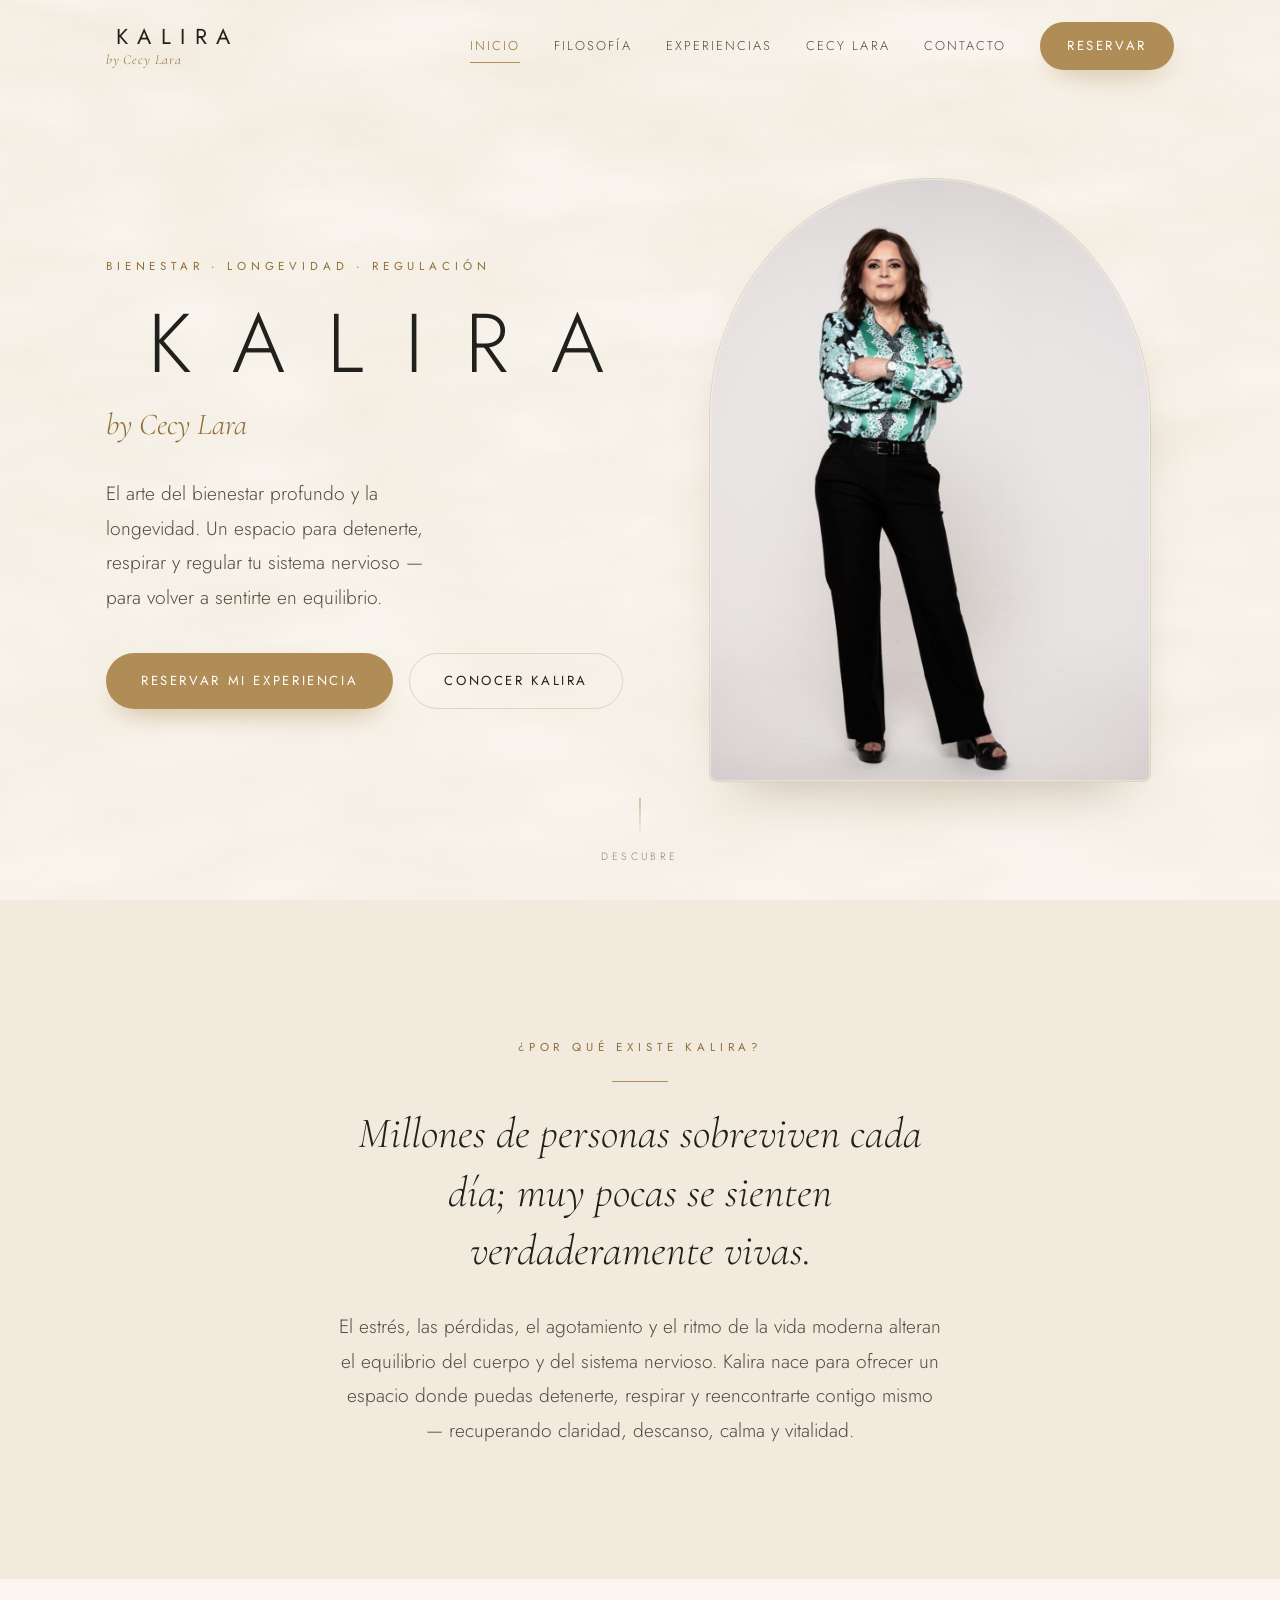
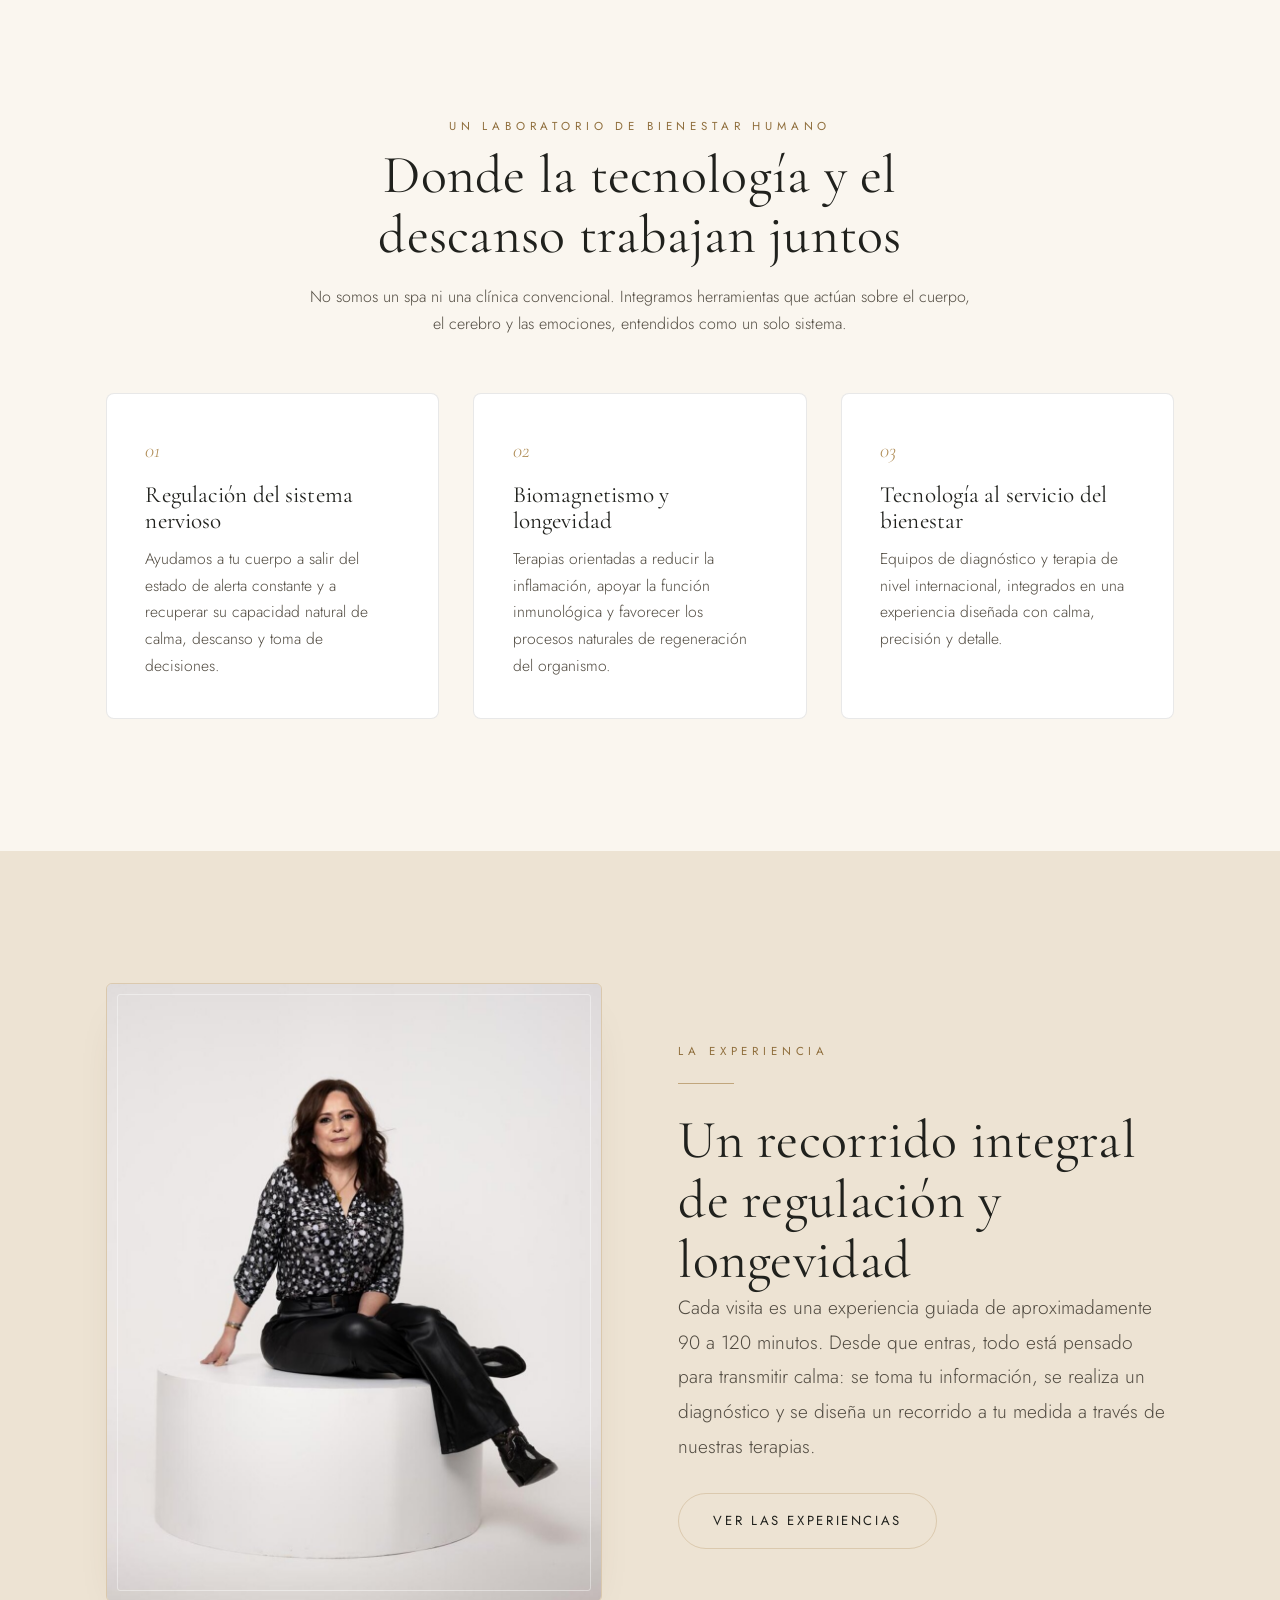
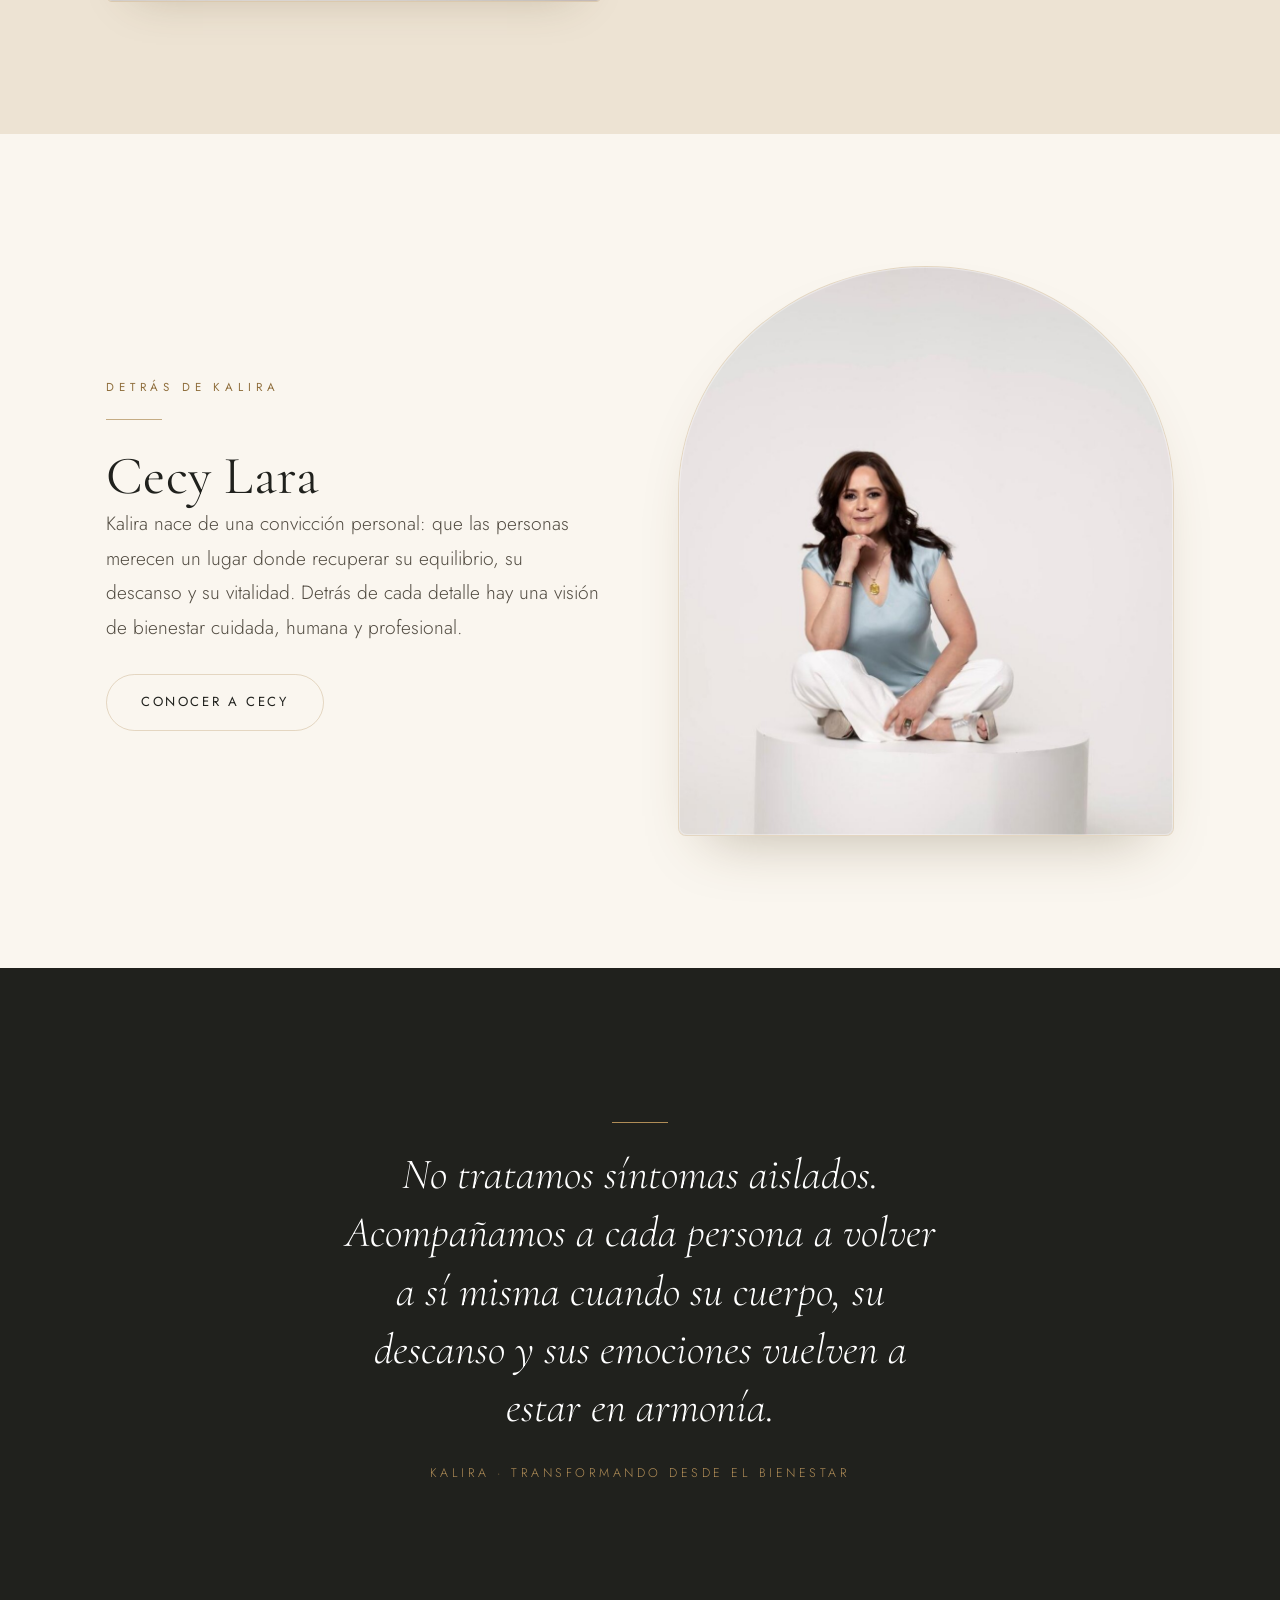
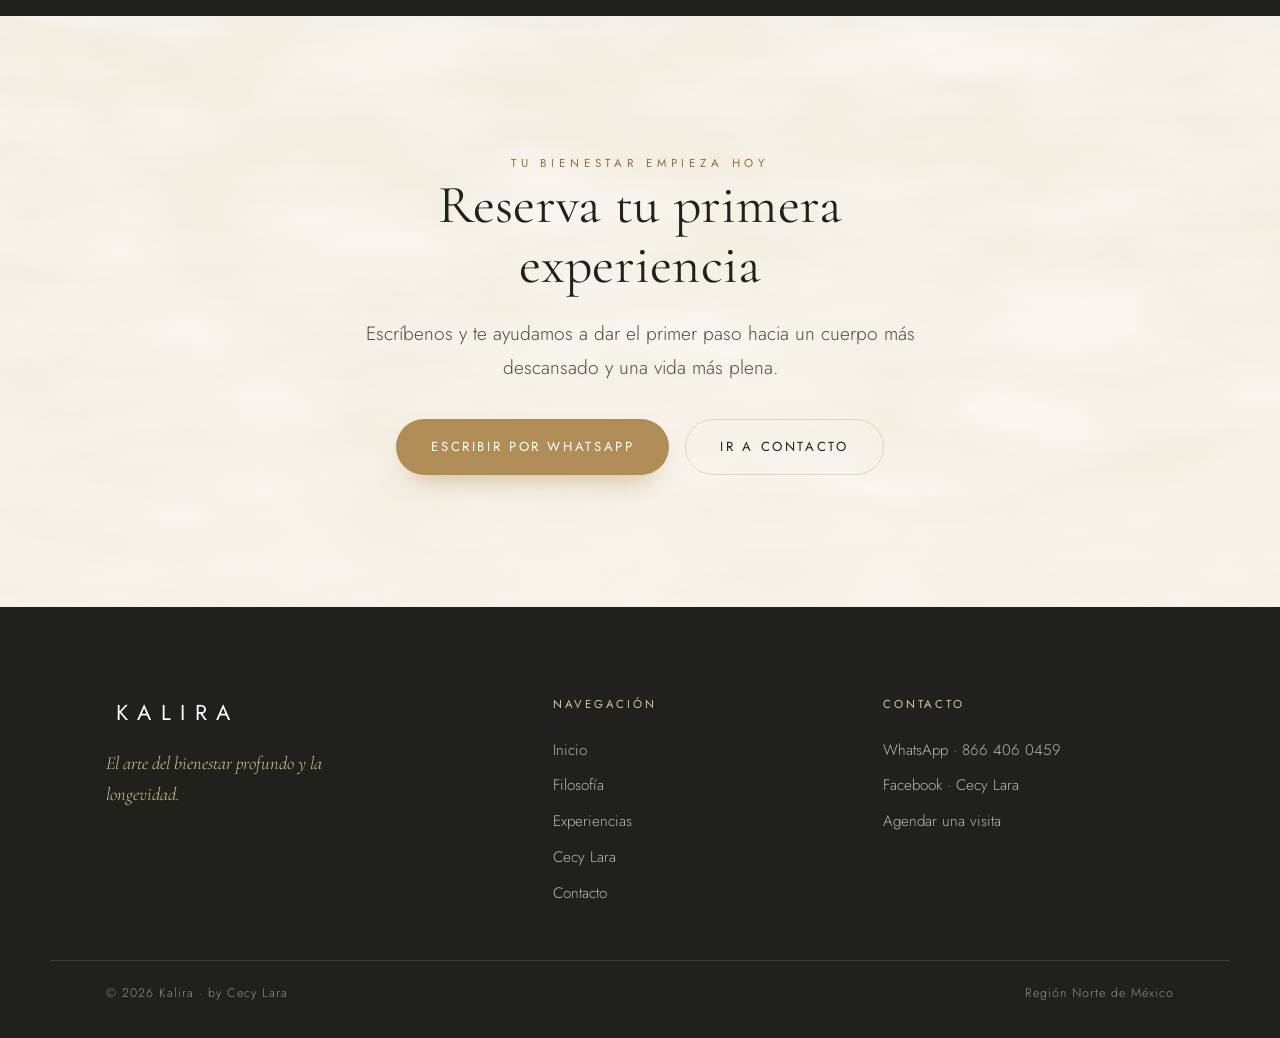
==== index.html @ d3d81a13 "Add files via upload" ====
<!DOCTYPE html>
<html lang="es">
<head>
<meta charset="UTF-8">
<meta name="viewport" content="width=device-width, initial-scale=1.0">
<title>KALIRA · by Cecy Lara — El arte del bienestar profundo y la longevidad</title>
<meta name="description" content="Kalira es un espacio de bienestar dedicado a la regulación del sistema nervioso, el biomagnetismo y la longevidad. Un lugar para detenerte, respirar y volver a tu equilibrio.">
<link rel="preconnect" href="https://fonts.googleapis.com">
<link rel="preconnect" href="https://fonts.gstatic.com" crossorigin>
<link rel="stylesheet" href="styles.css">
</head>
<body>

<!-- NAV -->
<header class="nav" id="nav">
  <div class="nav__inner">
    <a class="brand" href="index.html">
      <span class="brand__name">KALIRA</span>
      <span class="brand__sub">by Cecy Lara</span>
    </a>
    <nav class="nav__links" id="navLinks">
      <a href="index.html">Inicio</a>
      <a href="filosofia.html">Filosofía</a>
      <a href="experiencias.html">Experiencias</a>
      <a href="cecy.html">Cecy Lara</a>
      <a href="contacto.html">Contacto</a>
      <a class="btn btn--gold nav__cta" href="https://wa.me/528664060459" target="_blank" rel="noopener">Reservar</a>
    </nav>
    <button class="nav__toggle" id="navToggle" aria-label="Abrir menú"><span></span><span></span><span></span></button>
  </div>
</header>

<!-- HERO -->
<section class="hero hero--split marble">
  <div class="wrap">
    <div class="hero__grid">
      <div class="hero__copy">
        <span class="overline hero__eyebrow reveal">Bienestar · Longevidad · Regulación</span>
        <h1 class="reveal d1"><span class="hero__word">KALIRA</span></h1>
        <div class="hero__by reveal d1">by Cecy Lara</div>
        <p class="lead hero__tag reveal d2">El arte del bienestar profundo y la longevidad. Un espacio para detenerte, respirar y regular tu sistema nervioso — para volver a sentirte en equilibrio.</p>
        <div class="btn-row reveal d3">
          <a class="btn btn--gold" href="https://wa.me/528664060459" target="_blank" rel="noopener">Reservar mi experiencia</a>
          <a class="btn btn--ghost" href="filosofia.html">Conocer Kalira</a>
        </div>
      </div>
      <div class="hero__media reveal d2">
        <div class="arch arch--tall">
          <img src="green-standing.jpg" alt="Cecy Lara, fundadora de Kalira" loading="eager">
        </div>
      </div>
    </div>
  </div>
  <div class="scroll-cue"><span></span>Descubre</div>
</section>

<!-- MANIFIESTO -->
<section class="section section--cream">
  <div class="wrap narrow center quote-band">
    <span class="overline reveal">¿Por qué existe Kalira?</span>
    <hr class="rule rule--center reveal">
    <q class="reveal d1">Millones de personas sobreviven cada día; muy pocas se sienten verdaderamente vivas.</q>
    <p class="lead reveal d2" style="margin-top:30px">El estrés, las pérdidas, el agotamiento y el ritmo de la vida moderna alteran el equilibrio del cuerpo y del sistema nervioso. Kalira nace para ofrecer un espacio donde puedas detenerte, respirar y reencontrarte contigo mismo — recuperando claridad, descanso, calma y vitalidad.</p>
  </div>
</section>

<!-- PILARES -->
<section class="section">
  <div class="wrap">
    <div class="head head--center reveal">
      <span class="overline">Un laboratorio de bienestar humano</span>
      <h2>Donde la tecnología y el descanso trabajan juntos</h2>
      <p>No somos un spa ni una clínica convencional. Integramos herramientas que actúan sobre el cuerpo, el cerebro y las emociones, entendidos como un solo sistema.</p>
    </div>
    <div class="grid grid-3" style="margin-top:56px">
      <article class="card reveal">
        <span class="card__num">01</span>
        <h3>Regulación del sistema nervioso</h3>
        <p>Ayudamos a tu cuerpo a salir del estado de alerta constante y a recuperar su capacidad natural de calma, descanso y toma de decisiones.</p>
      </article>
      <article class="card reveal d1">
        <span class="card__num">02</span>
        <h3>Biomagnetismo y longevidad</h3>
        <p>Terapias orientadas a reducir la inflamación, apoyar la función inmunológica y favorecer los procesos naturales de regeneración del organismo.</p>
      </article>
      <article class="card reveal d2">
        <span class="card__num">03</span>
        <h3>Tecnología al servicio del bienestar</h3>
        <p>Equipos de diagnóstico y terapia de nivel internacional, integrados en una experiencia diseñada con calma, precisión y detalle.</p>
      </article>
    </div>
  </div>
</section>

<!-- EXPERIENCIA TEASER -->
<section class="section section--sand">
  <div class="wrap">
    <div class="split">
      <div class="split__media reveal">
        <div class="frame frame--gold" style="aspect-ratio:4/5">
          <img src="editorial-1.jpg" alt="Experiencia Kalira">
        </div>
      </div>
      <div class="split__body reveal d1">
        <span class="overline">La experiencia</span>
        <hr class="rule">
        <h2>Un recorrido integral de regulación y longevidad</h2>
        <p class="lead">Cada visita es una experiencia guiada de aproximadamente 90 a 120 minutos. Desde que entras, todo está pensado para transmitir calma: se toma tu información, se realiza un diagnóstico y se diseña un recorrido a tu medida a través de nuestras terapias.</p>
        <div class="btn-row" style="margin-top:30px">
          <a class="btn btn--ghost" href="experiencias.html">Ver las experiencias</a>
        </div>
      </div>
    </div>
  </div>
</section>

<!-- FUNDADORA TEASER -->
<section class="section">
  <div class="wrap">
    <div class="split split--reverse">
      <div class="split__media reveal">
        <div class="arch" style="aspect-ratio:4/4.6">
          <img src="seated-smile.jpg" alt="Cecy Lara">
        </div>
      </div>
      <div class="split__body reveal d1">
        <span class="overline">Detrás de Kalira</span>
        <hr class="rule">
        <h2>Cecy Lara</h2>
        <p class="lead">Kalira nace de una convicción personal: que las personas merecen un lugar donde recuperar su equilibrio, su descanso y su vitalidad. Detrás de cada detalle hay una visión de bienestar cuidada, humana y profesional.</p>
        <div class="btn-row" style="margin-top:30px">
          <a class="btn btn--ghost" href="cecy.html">Conocer a Cecy</a>
        </div>
      </div>
    </div>
  </div>
</section>

<!-- QUOTE BAND -->
<section class="section section--ink">
  <div class="wrap narrow center quote-band">
    <hr class="rule rule--center reveal">
    <q class="reveal d1">No tratamos síntomas aislados. Acompañamos a cada persona a volver a sí misma cuando su cuerpo, su descanso y sus emociones vuelven a estar en armonía.</q>
    <cite class="reveal d2">Kalira · Transformando desde el bienestar</cite>
  </div>
</section>

<!-- CTA -->
<section class="section marble cta-band">
  <div class="wrap narrow reveal">
    <span class="overline">Tu bienestar empieza hoy</span>
    <h2>Reserva tu primera experiencia</h2>
    <p class="lead">Escríbenos y te ayudamos a dar el primer paso hacia un cuerpo más descansado y una vida más plena.</p>
    <div class="btn-row btn-row--center">
      <a class="btn btn--gold" href="https://wa.me/528664060459" target="_blank" rel="noopener">Escribir por WhatsApp</a>
      <a class="btn btn--ghost" href="contacto.html">Ir a contacto</a>
    </div>
  </div>
</section>

<!-- FOOTER -->
<footer class="footer">
  <div class="footer__inner">
    <div class="footer__brand">
      <span class="brand__name">KALIRA</span>
      <p class="footer__tag">El arte del bienestar profundo y la longevidad.</p>
    </div>
    <div class="footer__col">
      <h5>Navegación</h5>
      <a href="index.html">Inicio</a>
      <a href="filosofia.html">Filosofía</a>
      <a href="experiencias.html">Experiencias</a>
      <a href="cecy.html">Cecy Lara</a>
      <a href="contacto.html">Contacto</a>
    </div>
    <div class="footer__col">
      <h5>Contacto</h5>
      <a href="https://wa.me/528664060459" target="_blank" rel="noopener">WhatsApp · 866 406 0459</a>
      <a href="https://www.facebook.com/cecilia.lara.338" target="_blank" rel="noopener">Facebook · Cecy Lara</a>
      <a href="contacto.html">Agendar una visita</a>
    </div>
  </div>
  <div class="footer__base">
    <span>© 2026 Kalira · by Cecy Lara</span>
    <span>Región Norte de México</span>
  </div>
</footer>

<script src="main.js"></script>
</body>
</html>
---- styles.css ----
/* =========================================================
   KALIRA · by Cecy Lara
   Sistema de diseño — Mármol & Dorado
   ========================================================= */

@import url('https://fonts.googleapis.com/css2?family=Cormorant+Garamond:ital,wght@0,300;0,400;0,500;0,600;1,400;1,500&family=Jost:wght@300;400;500&display=swap');

:root{
  --ivory:#FAF6EF;
  --cream:#F2EADD;
  --sand:#EDE3D3;
  --porcelain:#FFFFFF;
  --ink:#20211D;
  --ink-soft:#514B41;
  --ink-mute:#8B8375;
  --gold:#B08D57;
  --gold-deep:#8F6E3C;
  --gold-soft:#D9C39A;
  --sage:#7C8A72;
  --line:rgba(176,141,87,.30);
  --line-soft:rgba(32,33,29,.10);
  --shadow:0 30px 60px -30px rgba(83,63,30,.35);
  --shadow-soft:0 20px 45px -28px rgba(83,63,30,.28);
  --serif:'Cormorant Garamond',Georgia,serif;
  --sans:'Jost',-apple-system,BlinkMacSystemFont,sans-serif;
  --ease:cubic-bezier(.22,.61,.36,1);
  --wrap:1180px;
}

*,*::before,*::after{box-sizing:border-box;margin:0;padding:0}
html{scroll-behavior:smooth}
body{
  font-family:var(--sans);
  color:var(--ink);
  background:var(--ivory);
  line-height:1.7;
  font-weight:300;
  -webkit-font-smoothing:antialiased;
  overflow-x:hidden;
}
img{max-width:100%;display:block}
a{color:inherit;text-decoration:none}

/* ---------- Typographic helpers ---------- */
.serif{font-family:var(--serif)}
h1,h2,h3,h4{font-family:var(--serif);font-weight:400;line-height:1.12;letter-spacing:.005em;color:var(--ink)}
h1{font-size:clamp(2.7rem,6vw,4.9rem)}
h2{font-size:clamp(2.1rem,4.2vw,3.4rem)}
h3{font-size:clamp(1.5rem,2.6vw,2rem)}
p{font-weight:300;color:var(--ink-soft)}
.lead{font-size:clamp(1.05rem,1.5vw,1.28rem);color:var(--ink-soft);line-height:1.8}

.overline{
  font-family:var(--sans);
  font-size:.72rem;
  font-weight:400;
  letter-spacing:.42em;
  text-transform:uppercase;
  color:var(--gold-deep);
  display:inline-block;
}
.overline--center{display:block;text-align:center}
.rule{width:56px;height:1px;background:var(--gold);opacity:.7;border:0;margin:22px 0}
.rule--center{margin:22px auto}
.index-num{
  font-family:var(--serif);
  font-style:italic;
  font-size:1.15rem;
  color:var(--gold);
}
.gold-text{color:var(--gold-deep)}
.muted{color:var(--ink-mute)}

/* ---------- Layout ---------- */
.wrap{width:100%;max-width:var(--wrap);margin:0 auto;padding:0 clamp(22px,5vw,56px)}
.narrow{max-width:720px}
.section{padding:clamp(72px,11vw,132px) 0;position:relative}
.section--cream{background:var(--cream)}
.section--sand{background:var(--sand)}
.section--ink{background:var(--ink);color:var(--cream)}
.section--ink h2,.section--ink h3{color:#fff}
.section--ink p{color:rgba(255,255,255,.72)}
.section--ink .overline{color:var(--gold-soft)}
.center{text-align:center}

.marble{
  background:linear-gradient(rgba(250,246,239,.55),rgba(250,246,239,.72)),url('marble.svg');
  background-size:cover;
}

/* ---------- Buttons ---------- */
.btn{
  display:inline-flex;align-items:center;gap:.6em;
  font-family:var(--sans);font-weight:400;font-size:.82rem;
  letter-spacing:.2em;text-transform:uppercase;
  padding:16px 34px;border-radius:40px;cursor:pointer;border:1px solid transparent;
  transition:all .45s var(--ease);white-space:nowrap;
}
.btn--gold{background:var(--gold);color:#fff;box-shadow:0 14px 30px -14px rgba(176,141,87,.7)}
.btn--gold:hover{background:var(--gold-deep);transform:translateY(-2px);box-shadow:0 20px 34px -14px rgba(143,110,60,.75)}
.btn--ghost{background:transparent;color:var(--ink);border-color:var(--line)}
.btn--ghost:hover{border-color:var(--gold);color:var(--gold-deep);transform:translateY(-2px)}
.btn--light{background:transparent;color:#fff;border-color:rgba(255,255,255,.4)}
.btn--light:hover{background:#fff;color:var(--ink)}
.btn-row{display:flex;gap:16px;flex-wrap:wrap}
.btn-row--center{justify-content:center}

/* ---------- Navigation ---------- */
.nav{
  position:fixed;top:0;left:0;width:100%;z-index:100;
  transition:all .5s var(--ease);
  padding:22px 0;
}
.nav__inner{
  max-width:var(--wrap);margin:0 auto;padding:0 clamp(22px,5vw,56px);
  display:flex;align-items:center;justify-content:space-between;gap:24px;
}
.brand{display:flex;flex-direction:column;line-height:1}
.brand__name{
  font-family:var(--sans);font-weight:400;font-size:1.35rem;
  letter-spacing:.44em;color:var(--ink);transition:color .4s var(--ease);
  padding-left:.44em;
}
.brand__sub{
  font-family:var(--serif);font-style:italic;font-size:.85rem;
  color:var(--gold-deep);letter-spacing:.06em;margin-top:5px;
}
.nav__links{display:flex;align-items:center;gap:34px}
.nav__links a:not(.btn){
  font-size:.8rem;letter-spacing:.16em;text-transform:uppercase;
  color:var(--ink-soft);position:relative;padding:4px 0;transition:color .35s var(--ease);
}
.nav__links a:not(.btn)::after{
  content:'';position:absolute;left:0;bottom:-2px;width:0;height:1px;
  background:var(--gold);transition:width .4s var(--ease);
}
.nav__links a:not(.btn):hover{color:var(--gold-deep)}
.nav__links a:not(.btn):hover::after,.nav__links a.is-active::after{width:100%}
.nav__links a.is-active{color:var(--gold-deep)}
.nav__cta{padding:12px 26px}

/* scrolled state */
.nav.is-scrolled{
  background:rgba(250,246,239,.92);
  backdrop-filter:blur(14px);
  padding:12px 0;
  box-shadow:0 1px 0 var(--line-soft);
}

/* on dark hero: light nav text before scroll */
.nav--overlight .brand__name{color:var(--ink)}

.nav__toggle{display:none;flex-direction:column;gap:5px;background:none;border:0;cursor:pointer;padding:6px}
.nav__toggle span{width:26px;height:1.5px;background:var(--ink);transition:all .4s var(--ease)}

/* ---------- Hero ---------- */
.hero{
  min-height:100vh;display:flex;align-items:center;position:relative;
  padding:140px 0 80px;overflow:hidden;
}
.hero--split .hero__grid{
  display:grid;grid-template-columns:1.05fr .95fr;gap:clamp(30px,5vw,70px);align-items:center;
}
.hero__eyebrow{margin-bottom:20px}
.hero h1{margin-bottom:8px}
.hero__word{
  font-family:var(--sans);font-weight:300;
  letter-spacing:.5em;font-size:clamp(2.6rem,7vw,5.2rem);
  padding-left:.5em;color:var(--ink);
}
.hero__by{font-family:var(--serif);font-style:italic;font-size:clamp(1.3rem,2.4vw,1.9rem);color:var(--gold-deep);margin-bottom:26px}
.hero__tag{max-width:30ch}
.hero .btn-row{margin-top:38px}

/* arched portrait frame */
.arch{
  position:relative;border-radius:50% 50% 8px 8px/ 40% 40% 8px 8px;
  overflow:hidden;box-shadow:var(--shadow);
  border:1px solid var(--line);
}
.arch::after{content:'';position:absolute;inset:0;border-radius:inherit;box-shadow:inset 0 0 0 1px rgba(255,255,255,.35)}
.arch img{width:100%;height:100%;object-fit:cover;object-position:top center}
.arch--tall{aspect-ratio:3/4.1}

.frame{
  position:relative;overflow:hidden;border-radius:6px;box-shadow:var(--shadow-soft);
}
.frame img{width:100%;height:100%;object-fit:cover}
.frame--gold{border:1px solid var(--line)}
.frame--gold::after{content:'';position:absolute;inset:10px;border:1px solid rgba(255,255,255,.4);border-radius:3px;pointer-events:none}

.scroll-cue{
  position:absolute;bottom:34px;left:50%;transform:translateX(-50%);
  font-size:.66rem;letter-spacing:.32em;text-transform:uppercase;color:var(--ink-mute);
  display:flex;flex-direction:column;align-items:center;gap:10px;
}
.scroll-cue span{width:1px;height:40px;background:linear-gradient(var(--gold),transparent);animation:cue 2.4s var(--ease) infinite}
@keyframes cue{0%{transform:scaleY(.2);transform-origin:top}50%{transform:scaleY(1);transform-origin:top}50.1%{transform-origin:bottom}100%{transform:scaleY(.2);transform-origin:bottom}}

/* page hero (interior) */
.phero{padding:190px 0 clamp(60px,9vw,110px);position:relative;text-align:center}
.phero h1{margin-top:6px}
.phero .lead{margin:20px auto 0;max-width:640px}

/* ---------- Generic section head ---------- */
.head{max-width:660px}
.head--center{margin:0 auto;text-align:center}
.head h2{margin-top:6px}
.head p{margin-top:18px}

/* ---------- Two-column feature ---------- */
.split{display:grid;grid-template-columns:1fr 1fr;gap:clamp(34px,6vw,84px);align-items:center}
.split--reverse .split__media{order:2}
.split__body .rule{margin-top:20px;margin-bottom:26px}

/* ---------- Value / pillar cards ---------- */
.grid{display:grid;gap:clamp(20px,3vw,34px)}
.grid-2{grid-template-columns:repeat(2,1fr)}
.grid-3{grid-template-columns:repeat(3,1fr)}
.grid-4{grid-template-columns:repeat(4,1fr)}

.card{
  background:var(--porcelain);border:1px solid var(--line-soft);
  border-radius:8px;padding:clamp(28px,3vw,40px);
  transition:transform .5s var(--ease),box-shadow .5s var(--ease),border-color .5s var(--ease);
  position:relative;height:100%;
}
.card:hover{transform:translateY(-6px);box-shadow:var(--shadow-soft);border-color:var(--line)}
.card__num{font-family:var(--serif);font-style:italic;color:var(--gold);font-size:1.3rem;margin-bottom:14px;display:block}
.card h3{font-size:1.45rem;margin-bottom:12px}
.card p{font-size:.98rem}
.card--plain{background:transparent;border:0}
.card--plain:hover{transform:none;box-shadow:none}
.card--bordered{background:transparent;border:1px solid var(--line)}

/* pillar list (philosophy) */
.pillars{display:grid;grid-template-columns:repeat(5,1fr);gap:18px;margin-top:10px}
.pillar{
  text-align:center;padding:26px 12px;border:1px solid var(--line);border-radius:8px;
  background:rgba(255,255,255,.5);transition:all .5s var(--ease);
}
.pillar:hover{background:#fff;transform:translateY(-4px)}
.pillar__k{font-family:var(--serif);font-style:italic;color:var(--gold);font-size:1.1rem;display:block;margin-bottom:8px}
.pillar__t{font-size:.82rem;letter-spacing:.14em;text-transform:uppercase;color:var(--ink-soft)}

/* are/aren't lists */
.dual{display:grid;grid-template-columns:1fr 1fr;gap:clamp(28px,4vw,60px)}
.stmt-list{list-style:none;display:flex;flex-direction:column;gap:14px}
.stmt-list li{display:flex;gap:14px;align-items:baseline;font-size:1.06rem;color:var(--ink-soft)}
.stmt-list li::before{content:'';width:6px;height:6px;flex:0 0 6px;border-radius:50%;background:var(--gold);margin-top:.55em}
.stmt-list--muted li{color:var(--ink-mute)}
.stmt-list--muted li::before{background:var(--ink-mute);opacity:.5}
.stmt-list--light li{color:rgba(255,255,255,.82)}

/* ---------- Therapy list ---------- */
.therapy{
  display:grid;grid-template-columns:88px 1fr;gap:clamp(20px,3vw,40px);
  padding:clamp(30px,4vw,46px) 0;border-top:1px solid var(--line);align-items:start;
}
.therapy:last-child{border-bottom:1px solid var(--line)}
.therapy__k{font-family:var(--serif);font-style:italic;font-size:2rem;color:var(--gold)}
.therapy__body h3{margin-bottom:12px}
.therapy__tags{display:flex;flex-wrap:wrap;gap:8px;margin-top:18px}
.tag{
  font-size:.7rem;letter-spacing:.12em;text-transform:uppercase;color:var(--gold-deep);
  border:1px solid var(--line);border-radius:40px;padding:6px 14px;background:rgba(255,255,255,.5);
}

/* journey steps */
.journey{display:grid;grid-template-columns:repeat(2,1fr);gap:2px;background:var(--line);border:1px solid var(--line);border-radius:8px;overflow:hidden}
.step{background:var(--ivory);padding:clamp(24px,3vw,34px);display:flex;gap:18px;align-items:flex-start}
.step__n{font-family:var(--serif);font-style:italic;color:var(--gold);font-size:1.4rem;flex:0 0 auto}
.step h4{font-family:var(--serif);font-size:1.25rem;margin-bottom:6px}
.step p{font-size:.92rem}

/* ---------- Quote band ---------- */
.quote-band{text-align:center}
.quote-band q{font-family:var(--serif);font-style:italic;font-size:clamp(1.6rem,3.4vw,2.7rem);line-height:1.35;color:var(--ink);quotes:none}
.section--ink .quote-band q{color:#fff}
.quote-band cite{display:block;margin-top:26px;font-style:normal;font-size:.78rem;letter-spacing:.28em;text-transform:uppercase;color:var(--gold)}

/* ---------- Founder ---------- */
.founder__grid{display:grid;grid-template-columns:.9fr 1.1fr;gap:clamp(34px,6vw,80px);align-items:center}
.gallery{display:grid;grid-template-columns:repeat(3,1fr);gap:clamp(12px,2vw,20px)}
.gallery .frame{aspect-ratio:3/4}
.gallery .frame:nth-child(1){margin-top:34px}
.gallery .frame:nth-child(3){margin-top:34px}
.stat-row{display:flex;gap:clamp(24px,5vw,60px);flex-wrap:wrap}
.stat__n{font-family:var(--serif);font-size:2.6rem;color:var(--gold-deep);line-height:1}
.stat__l{font-size:.76rem;letter-spacing:.16em;text-transform:uppercase;color:var(--ink-mute);margin-top:6px}

/* ---------- Contact ---------- */
.contact__grid{display:grid;grid-template-columns:1fr 1fr;gap:clamp(34px,6vw,74px);align-items:start}
.contact-list{display:flex;flex-direction:column;gap:8px;margin-top:26px}
.contact-item{
  display:flex;gap:18px;align-items:center;padding:20px 0;border-bottom:1px solid var(--line-soft);
}
.contact-item__ic{
  width:46px;height:46px;flex:0 0 46px;border-radius:50%;border:1px solid var(--line);
  display:flex;align-items:center;justify-content:center;color:var(--gold-deep);
}
.contact-item__ic svg{width:20px;height:20px}
.contact-item h4{font-family:var(--sans);font-weight:400;font-size:.74rem;letter-spacing:.2em;text-transform:uppercase;color:var(--ink-mute)}
.contact-item a,.contact-item p{font-family:var(--serif);font-size:1.35rem;color:var(--ink)}
.contact-item a:hover{color:var(--gold-deep)}

.form{background:var(--porcelain);border:1px solid var(--line-soft);border-radius:10px;padding:clamp(28px,4vw,46px);box-shadow:var(--shadow-soft)}
.field{margin-bottom:22px}
.field label{display:block;font-size:.72rem;letter-spacing:.18em;text-transform:uppercase;color:var(--ink-soft);margin-bottom:9px}
.field input,.field textarea{
  width:100%;font-family:var(--sans);font-weight:300;font-size:1rem;color:var(--ink);
  background:var(--ivory);border:1px solid var(--line-soft);border-radius:6px;padding:14px 16px;
  transition:border-color .35s var(--ease),background .35s var(--ease);
}
.field input:focus,.field textarea:focus{outline:none;border-color:var(--gold);background:#fff}
.field textarea{resize:vertical;min-height:130px}
.form__note{font-size:.82rem;color:var(--ink-mute);margin-top:14px;text-align:center}

/* ---------- CTA band ---------- */
.cta-band{text-align:center;position:relative}
.cta-band h2{margin-bottom:20px}
.cta-band p{max-width:52ch;margin:0 auto 34px}

/* ---------- Footer ---------- */
.footer{background:var(--ink);color:rgba(255,255,255,.7);padding:clamp(56px,8vw,88px) 0 34px}
.footer__inner{display:grid;grid-template-columns:1.4fr 1fr 1fr;gap:40px;max-width:var(--wrap);margin:0 auto;padding:0 clamp(22px,5vw,56px)}
.footer .brand__name{color:#fff}
.footer__tag{font-family:var(--serif);font-style:italic;font-size:1.15rem;color:var(--gold-soft);margin-top:16px;max-width:30ch}
.footer h5{font-size:.72rem;letter-spacing:.24em;text-transform:uppercase;color:var(--gold-soft);margin-bottom:18px;font-weight:400}
.footer__col a{display:block;color:rgba(255,255,255,.68);font-size:.95rem;padding:5px 0;transition:color .3s var(--ease)}
.footer__col a:hover{color:#fff}
.footer__base{
  max-width:var(--wrap);margin:48px auto 0;padding:22px clamp(22px,5vw,56px) 0;
  border-top:1px solid rgba(255,255,255,.12);
  display:flex;justify-content:space-between;gap:16px;flex-wrap:wrap;
  font-size:.78rem;letter-spacing:.08em;color:rgba(255,255,255,.5);
}

/* ---------- Reveal ---------- */
.reveal{opacity:0;transform:translateY(26px);transition:opacity 1s var(--ease),transform 1s var(--ease)}
.reveal.in{opacity:1;transform:none}
.reveal.d1{transition-delay:.12s}.reveal.d2{transition-delay:.24s}.reveal.d3{transition-delay:.36s}.reveal.d4{transition-delay:.48s}

/* ---------- Responsive ---------- */
@media(max-width:960px){
  .nav__links{
    position:fixed;top:0;right:0;height:100vh;width:min(78vw,340px);
    flex-direction:column;justify-content:center;gap:26px;
    background:var(--ivory);box-shadow:-20px 0 60px -30px rgba(0,0,0,.4);
    transform:translateX(100%);transition:transform .55s var(--ease);padding:40px;
  }
  .nav__links.open{transform:translateX(0)}
  .nav__toggle{display:flex;z-index:120}
  .nav__toggle.open span:nth-child(1){transform:translateY(6.5px) rotate(45deg)}
  .nav__toggle.open span:nth-child(2){opacity:0}
  .nav__toggle.open span:nth-child(3){transform:translateY(-6.5px) rotate(-45deg)}
  .hero--split .hero__grid{grid-template-columns:1fr;text-align:center}
  .hero--split .hero__eyebrow,.hero--split .btn-row{justify-content:center}
  .hero__media{max-width:420px;margin:8px auto 0;order:-1}
  .hero__tag{margin-left:auto;margin-right:auto}
  .split,.founder__grid,.contact__grid,.hero--split .hero__grid{grid-template-columns:1fr;gap:40px}
  .split--reverse .split__media{order:-1}
  .grid-3,.grid-4{grid-template-columns:1fr 1fr}
  .pillars{grid-template-columns:repeat(2,1fr)}
  .journey{grid-template-columns:1fr}
  .footer__inner{grid-template-columns:1fr 1fr}
}
@media(max-width:560px){
  .grid-2,.grid-3,.grid-4,.dual,.gallery,.pillars{grid-template-columns:1fr}
  .gallery .frame:nth-child(n){margin-top:0}
  .footer__inner{grid-template-columns:1fr}
  .therapy{grid-template-columns:1fr;gap:12px}
  .btn{width:100%;justify-content:center}
  .btn-row{width:100%}
  .contact-item a,.contact-item p{font-size:1.15rem}
  .stat-row{gap:28px}
}
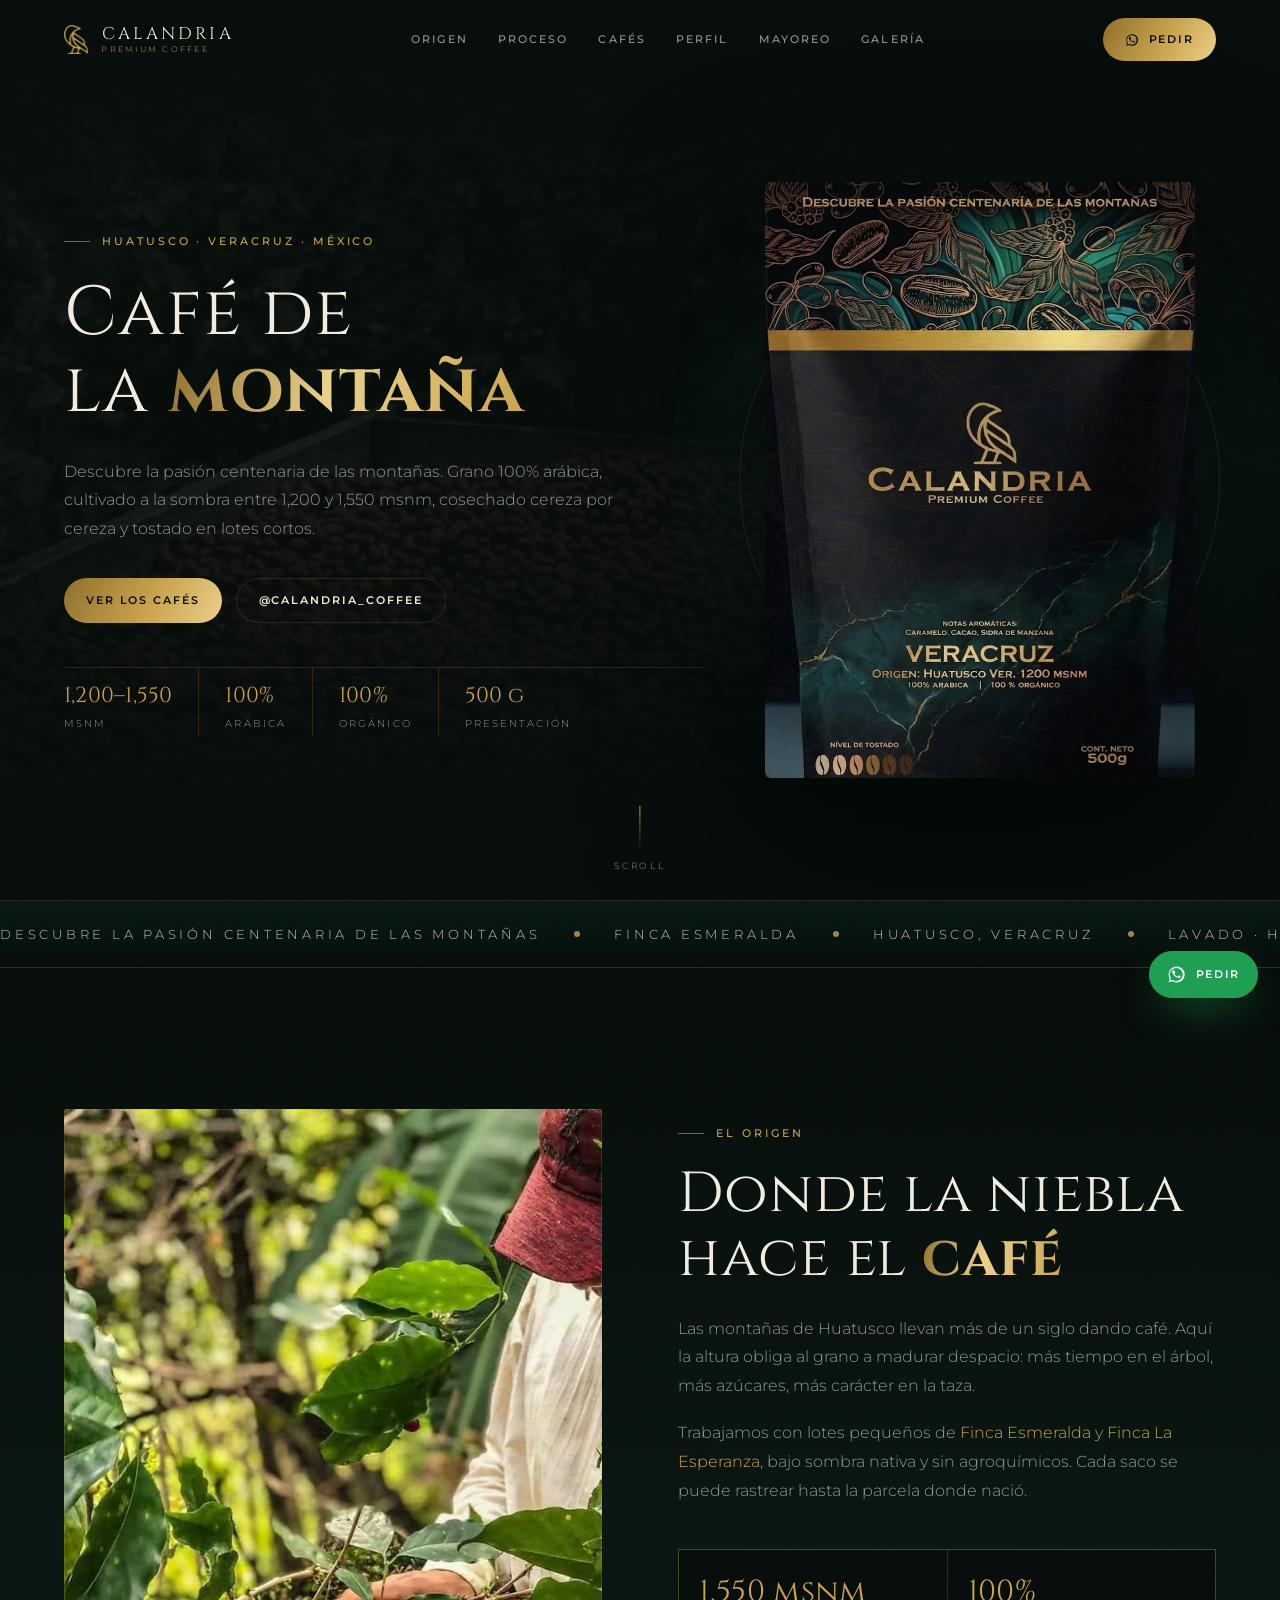
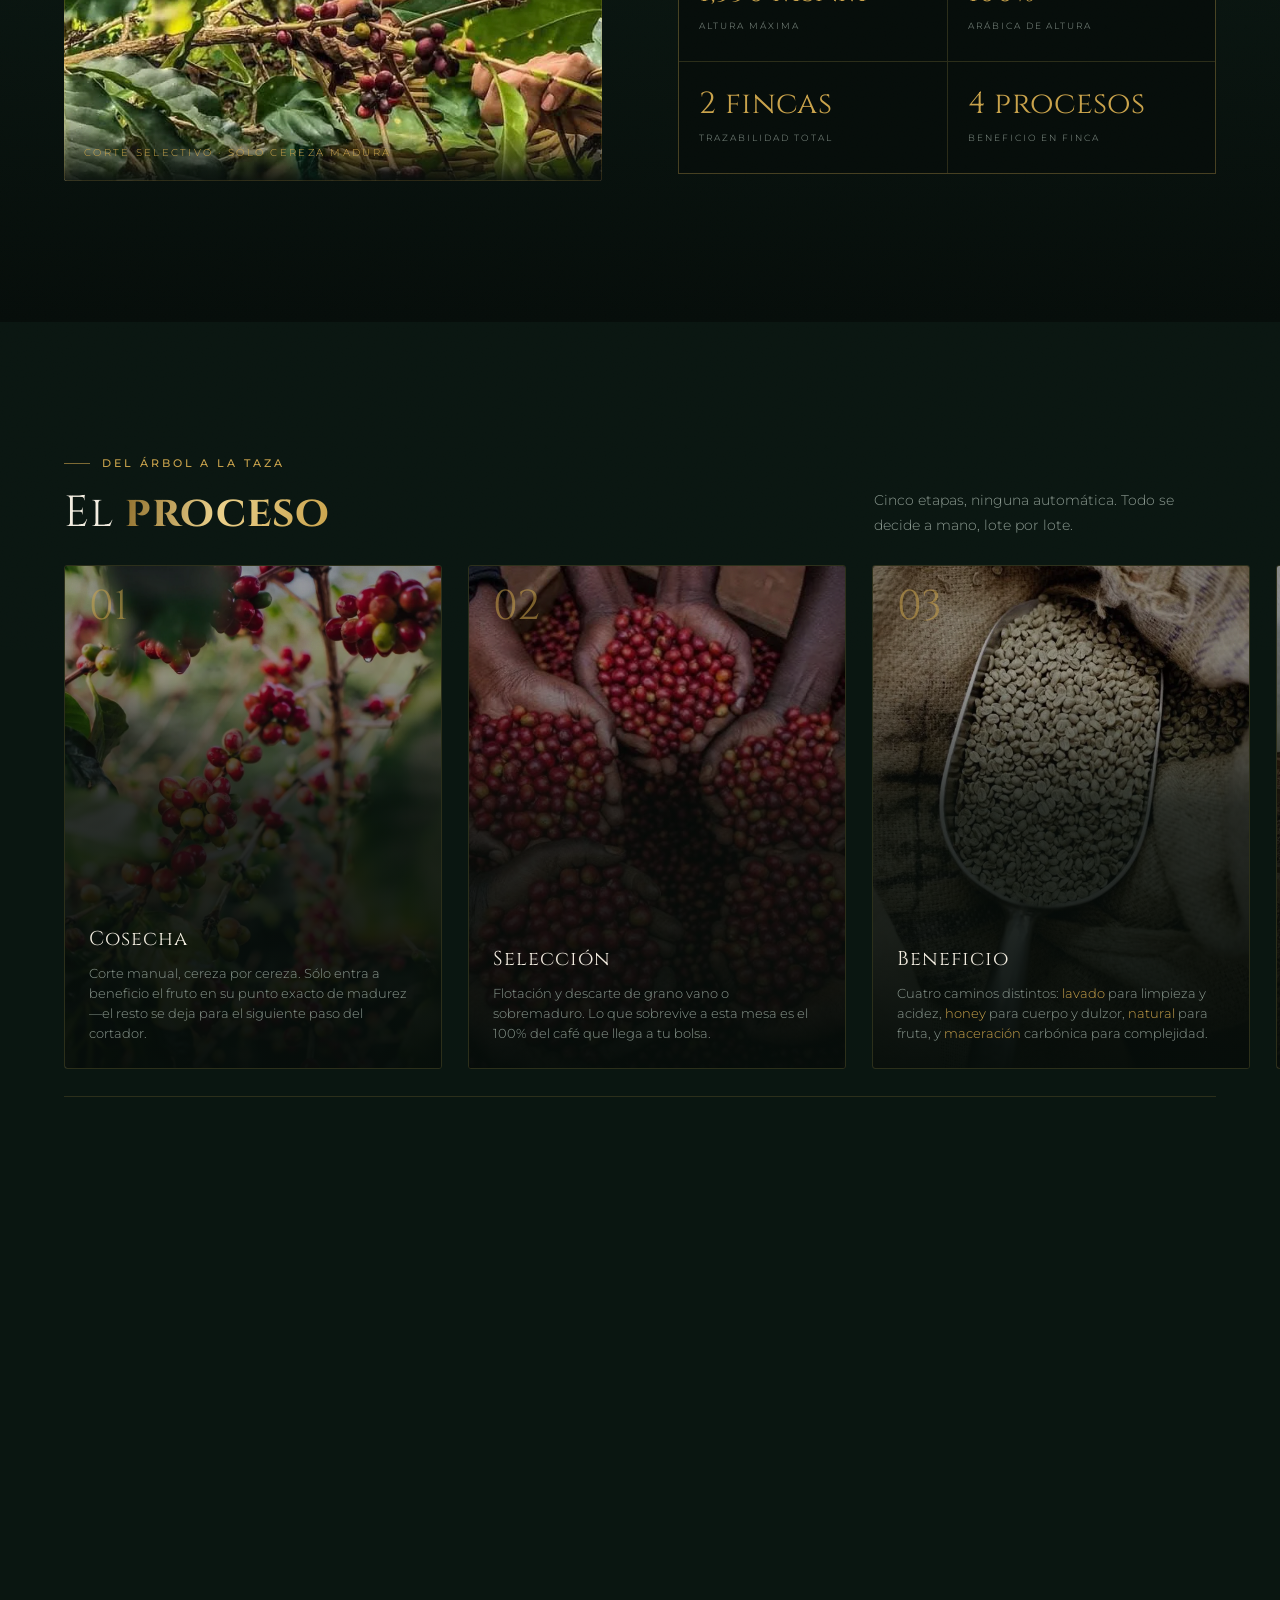
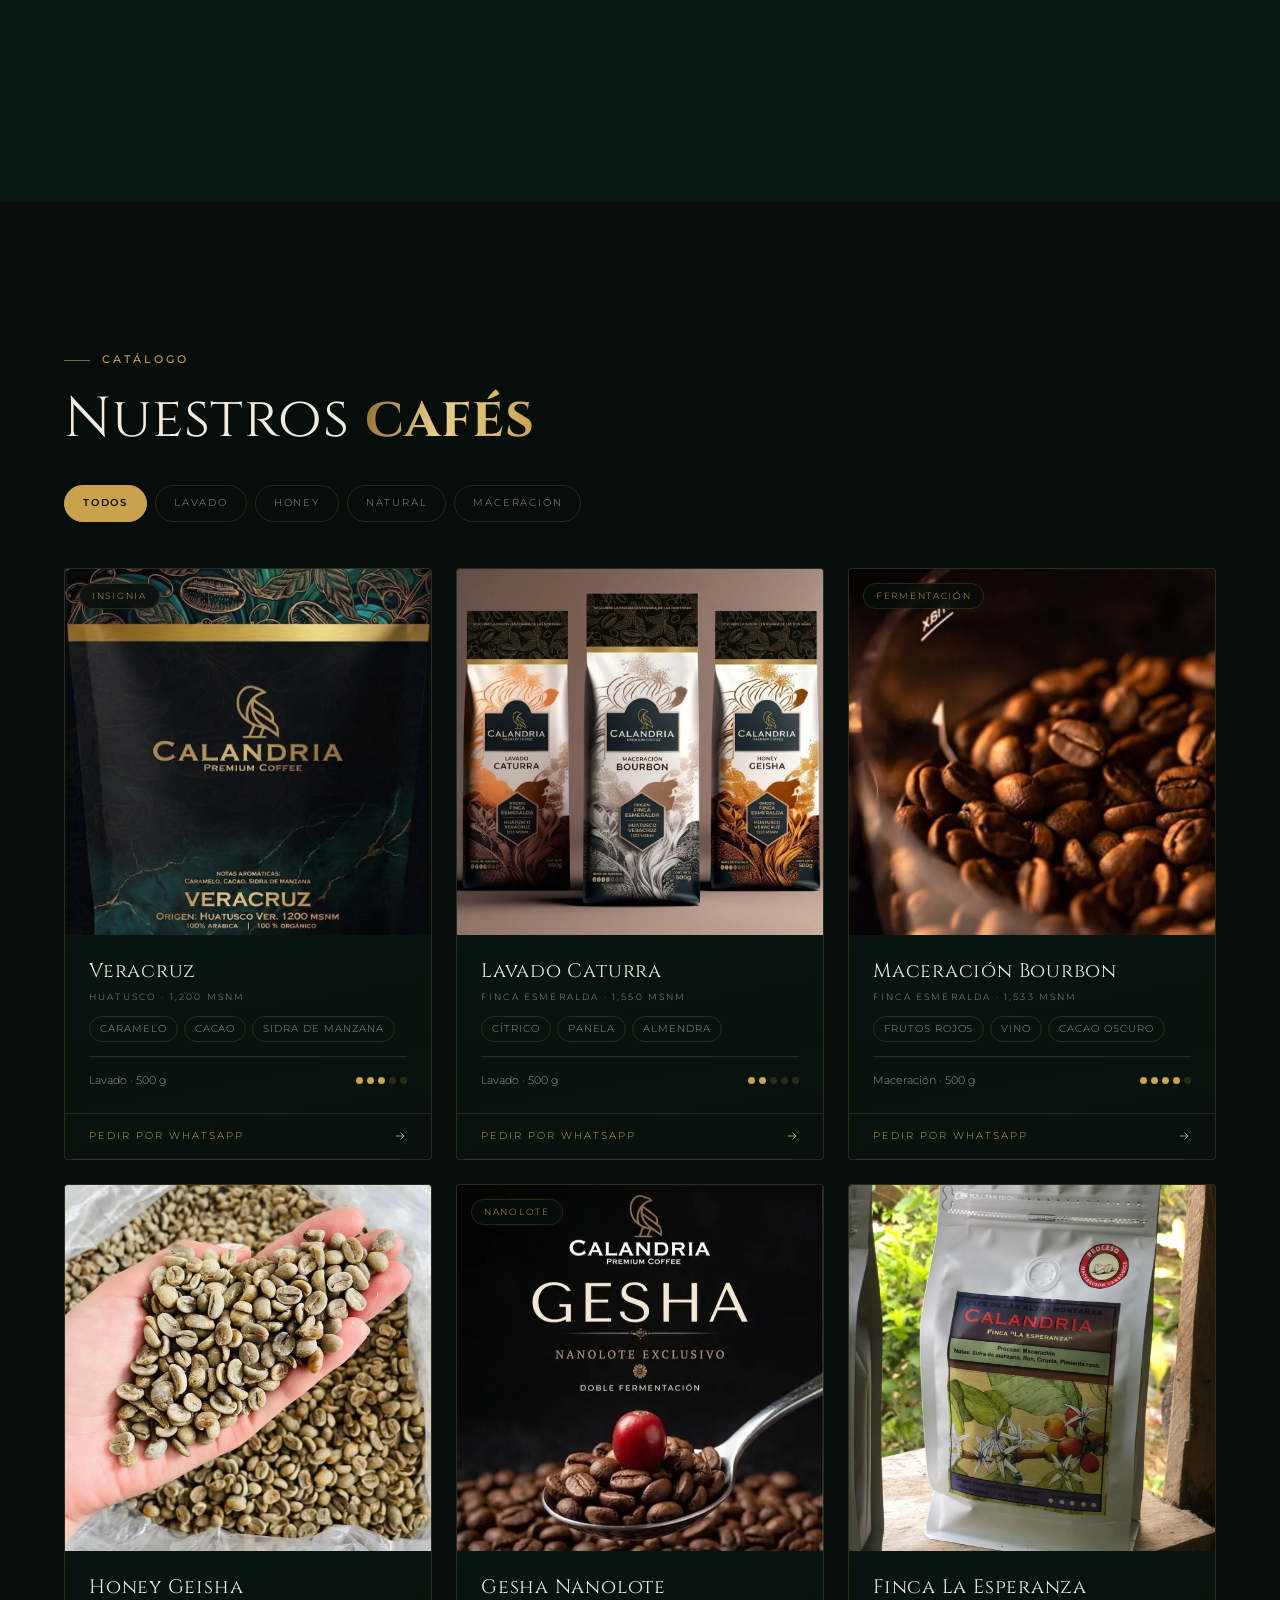
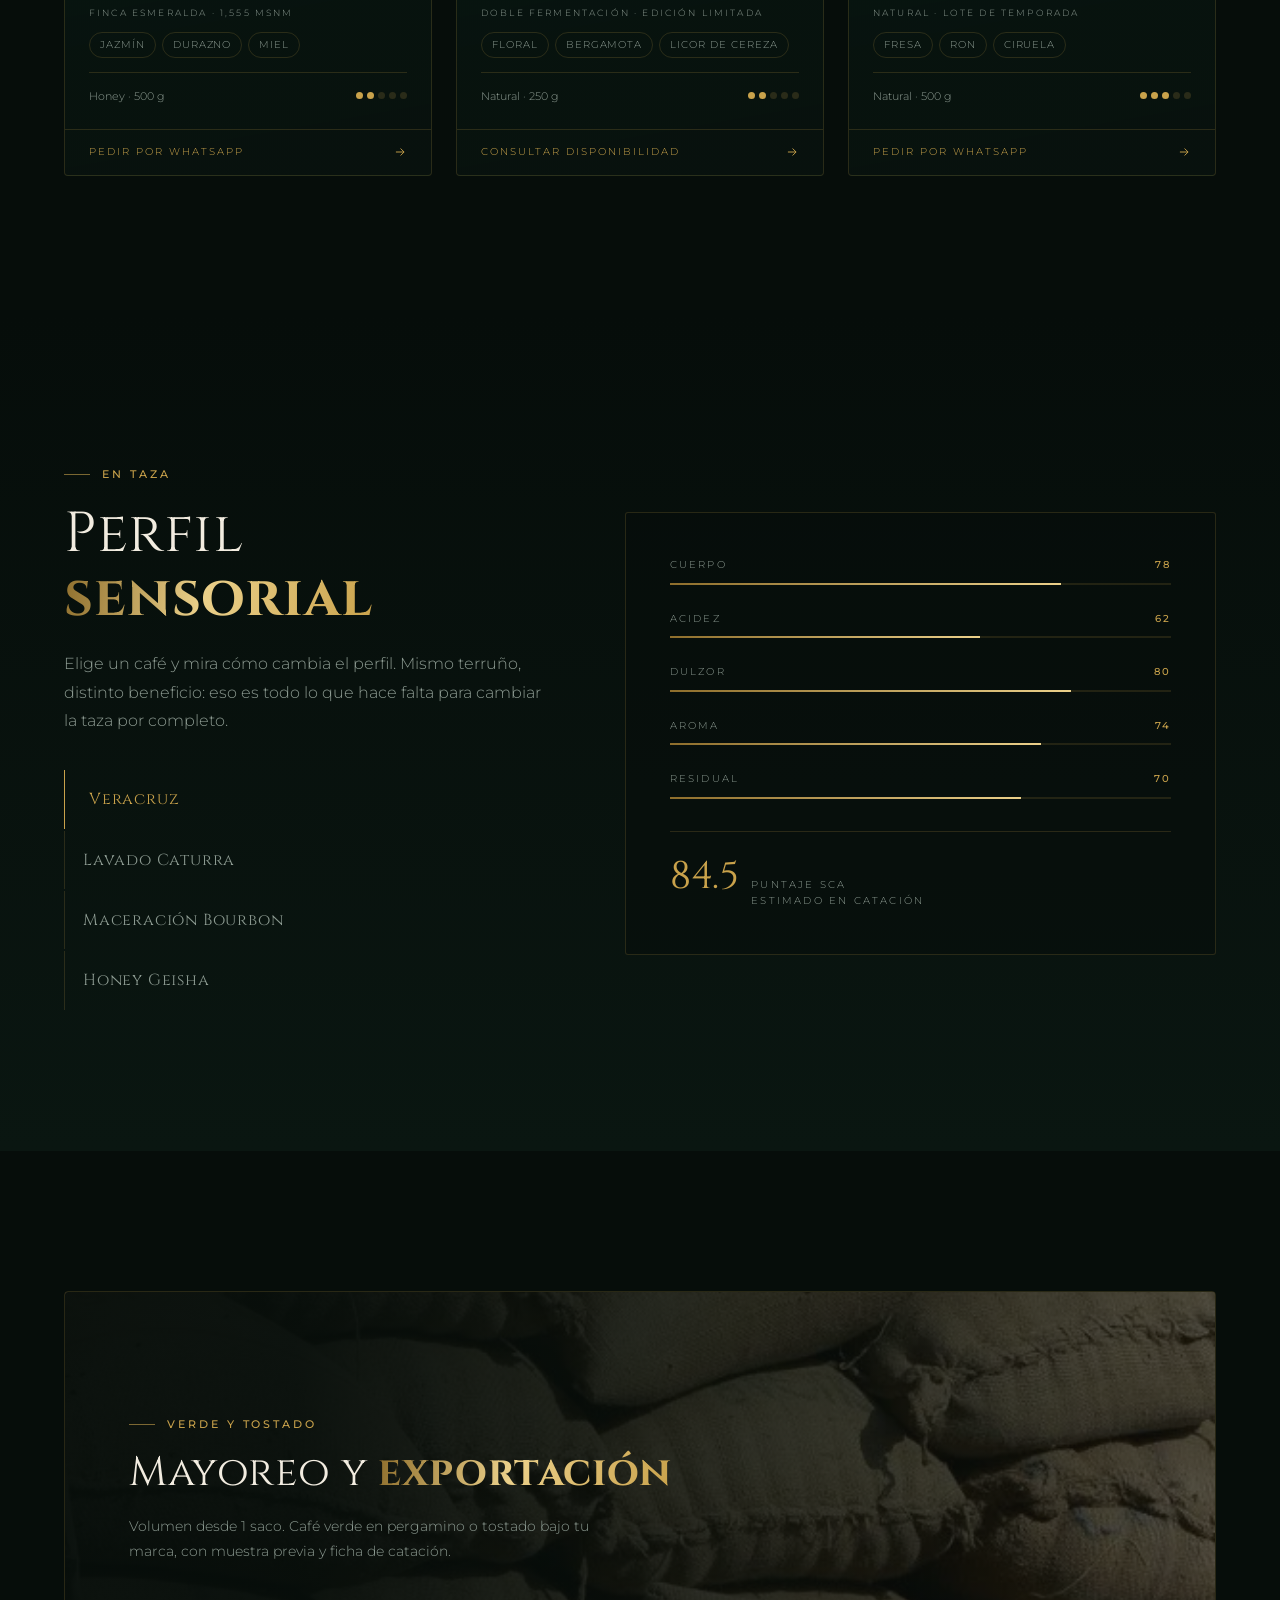
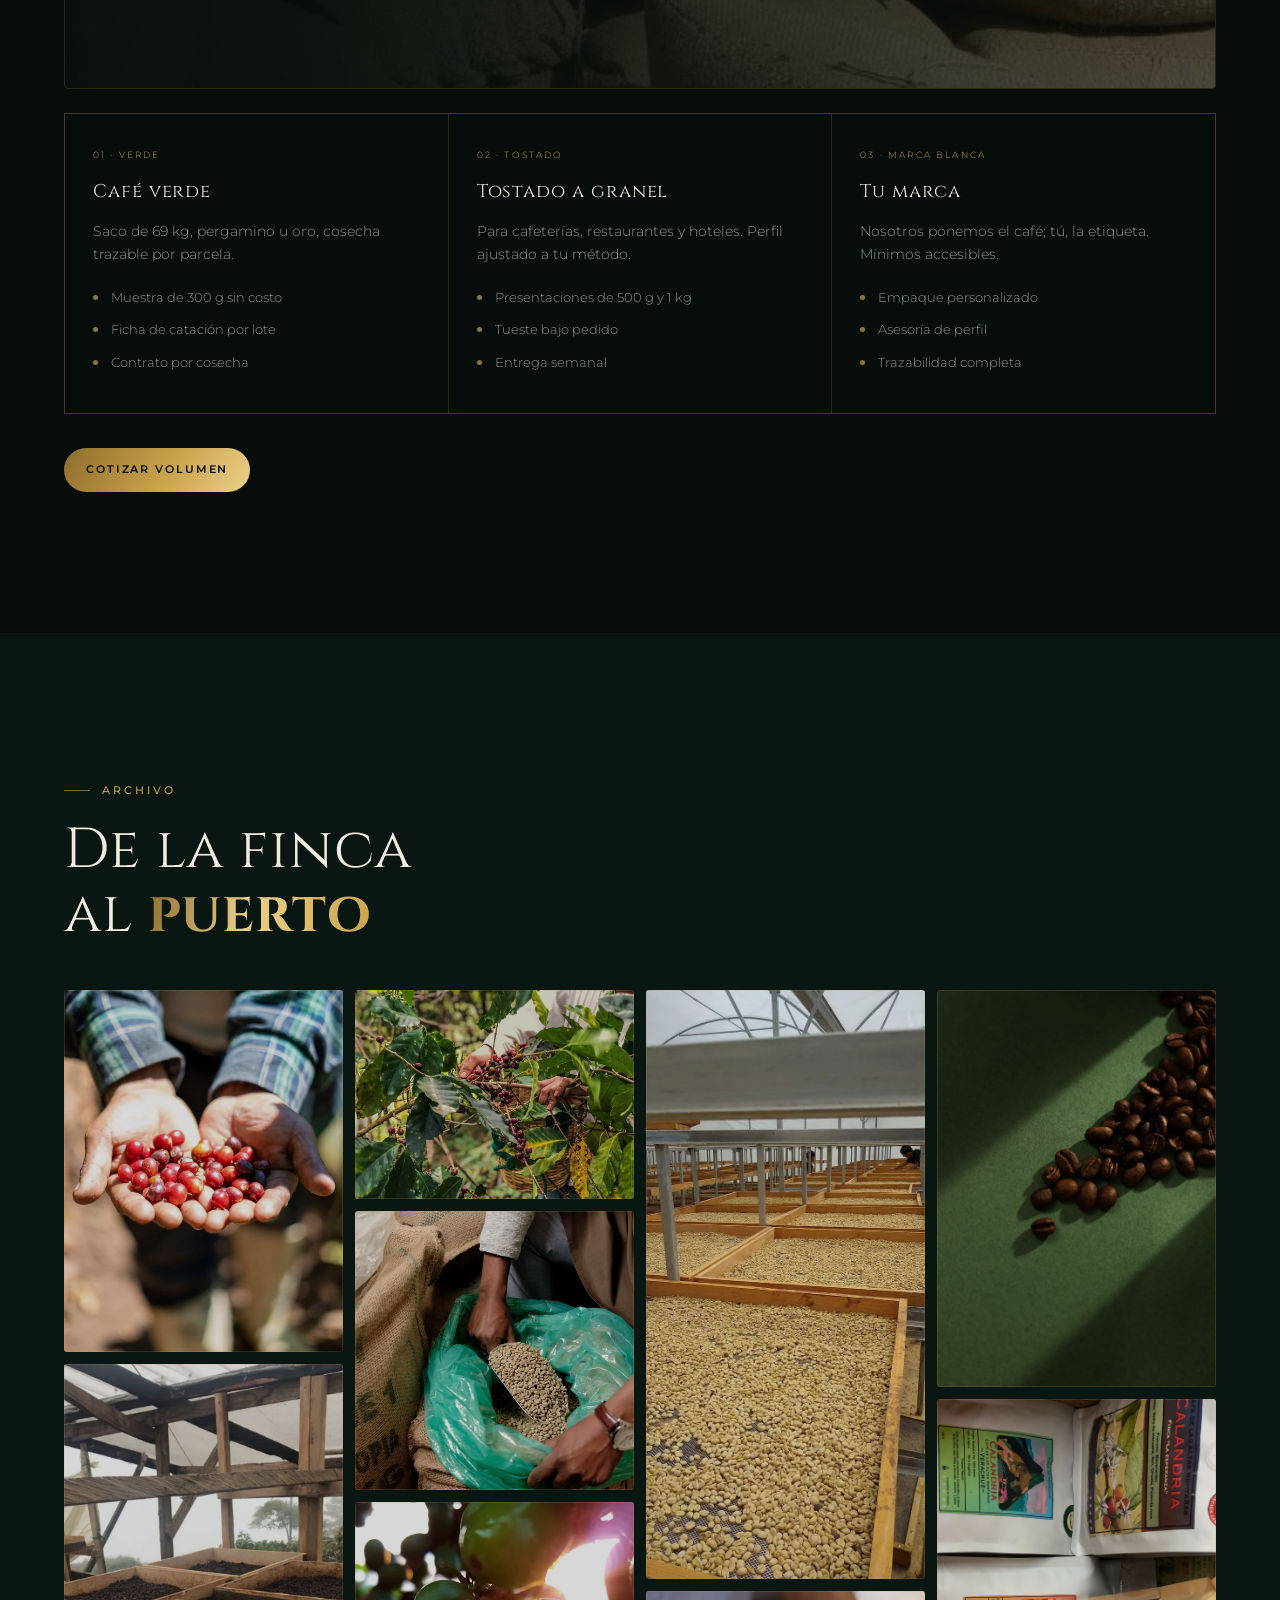
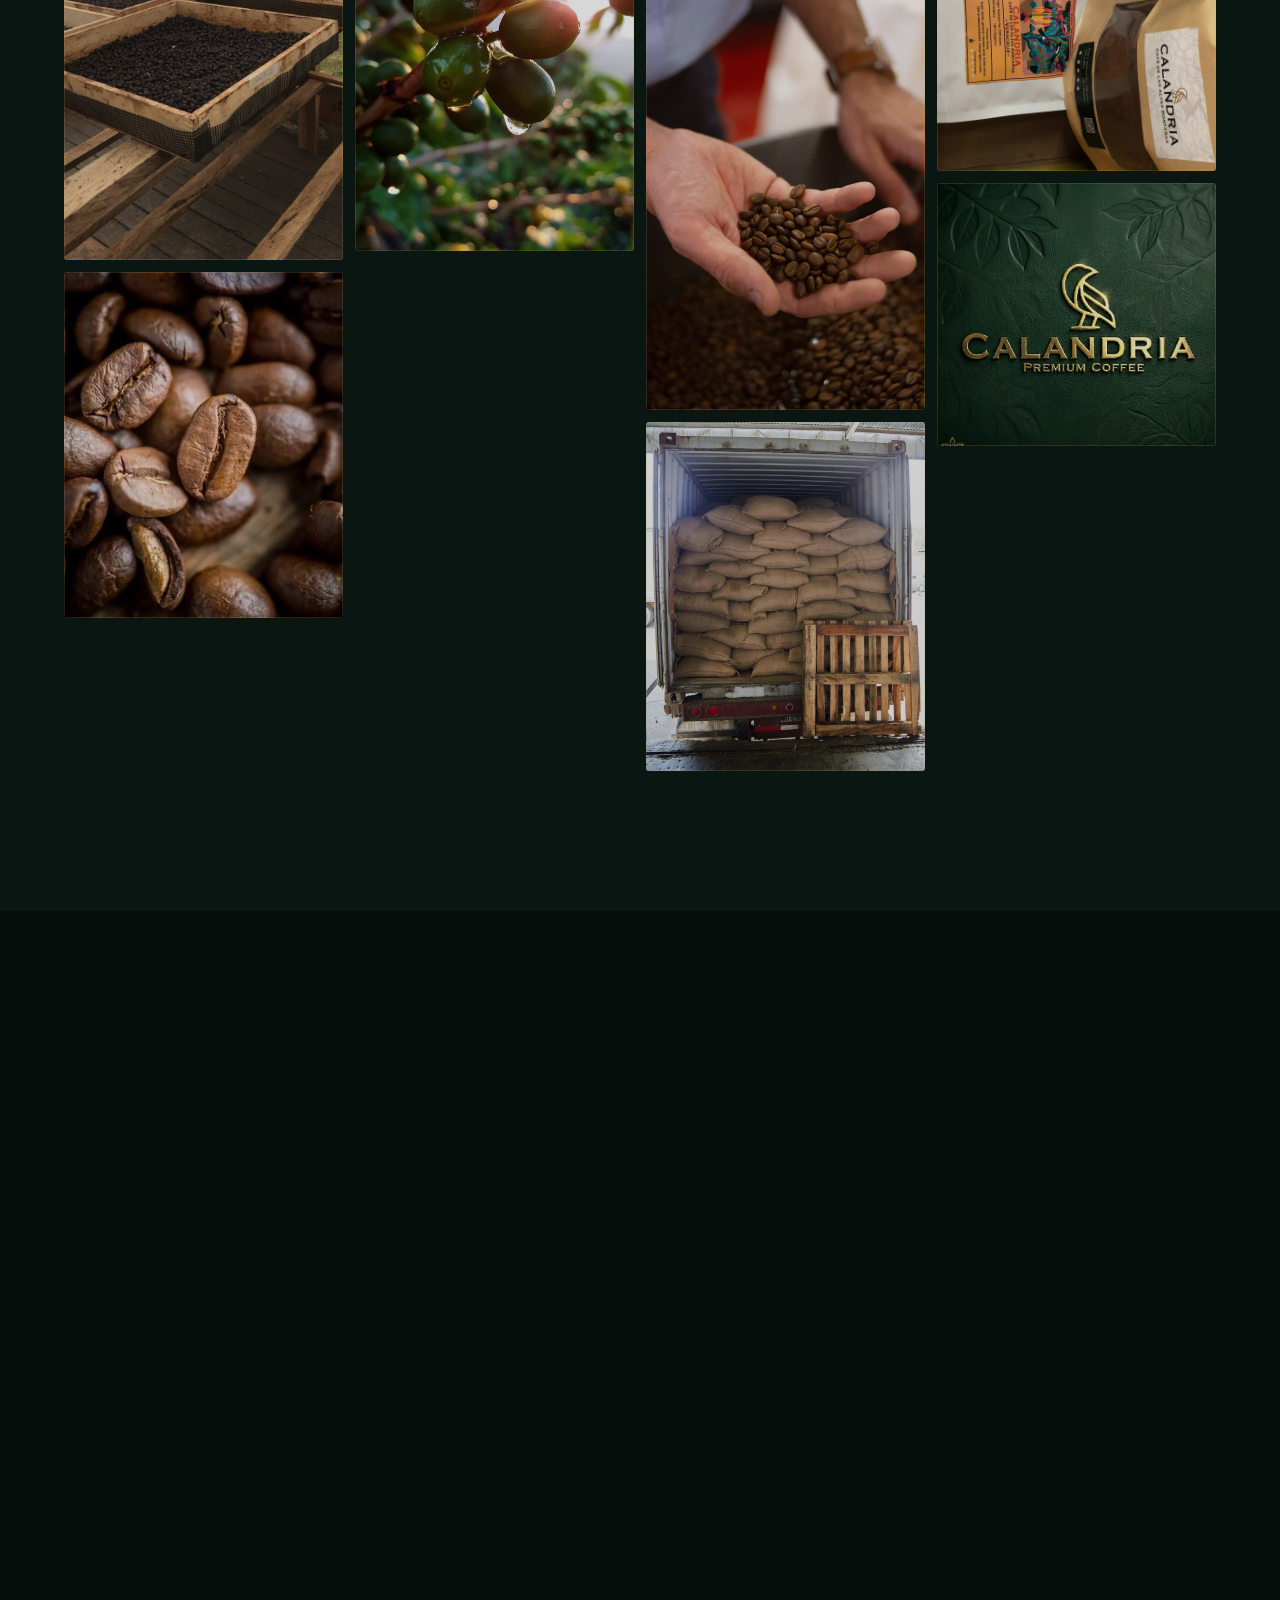
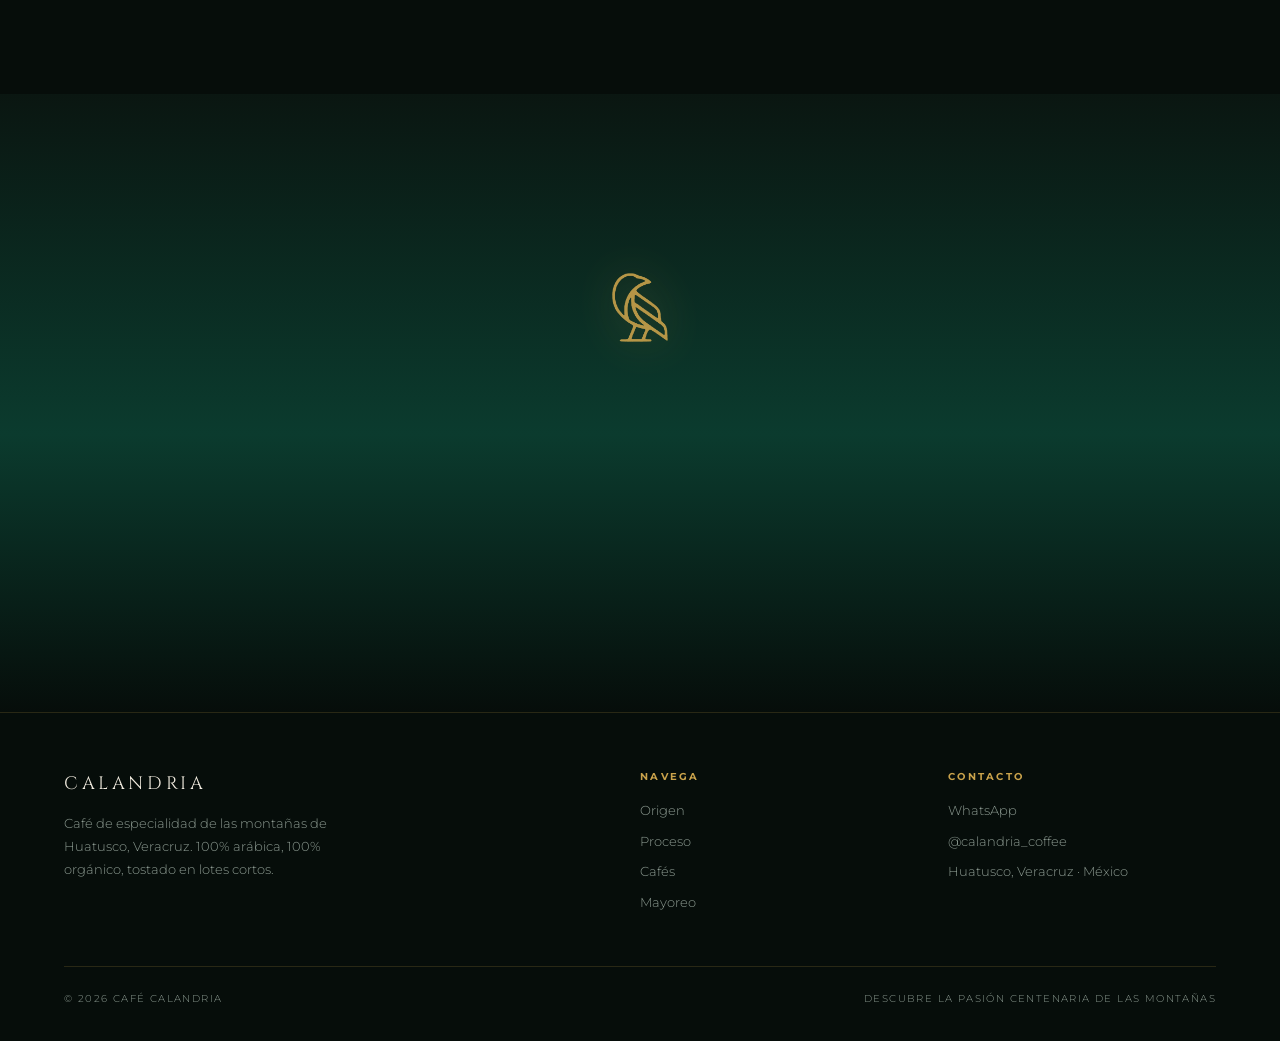
==== commit d6e7fe56: "Add files via upload" ====
--- a/index.html
+++ b/index.html
@@ -2,190 +2,1109 @@
 <html lang="es">
 <head>
 <meta charset="UTF-8">
-<meta name="viewport" content="width=device-width, initial-scale=1.0">
-<title>KALIRA · by Cecy Lara — El arte del bienestar profundo y la longevidad</title>
-<meta name="description" content="Kalira es un espacio de bienestar dedicado a la regulación del sistema nervioso, el biomagnetismo y la longevidad. Un lugar para detenerte, respirar y volver a tu equilibrio.">
+<meta name="viewport" content="width=device-width, initial-scale=1">
+<title>Café Calandria — Café de la montaña · Huatusco, Veracruz</title>
+<meta name="description" content="Café Calandria. Café de especialidad 100% arábica y orgánico, cultivado entre 1,200 y 1,550 msnm en las montañas de Huatusco, Veracruz. Lavado, honey, natural y maceración. Pide por WhatsApp.">
+<meta name="theme-color" content="#060D0A">
+<link rel="icon" type="image/png" href="favicon.png">
+<link rel="apple-touch-icon" href="favicon.png">
+<link rel="canonical" href="https://calandria.coffee/">
+
+<!-- Open Graph -->
+<meta property="og:type" content="website">
+<meta property="og:locale" content="es_MX">
+<meta property="og:site_name" content="Café Calandria">
+<meta property="og:title" content="Café Calandria — Café de la montaña">
+<meta property="og:description" content="Descubre la pasión centenaria de las montañas. Café de origen de Huatusco, Veracruz. 100% arábica, 100% orgánico.">
+<meta property="og:image" content="bolsa-veracruz.webp">
+<meta name="twitter:card" content="summary_large_image">
+
 <link rel="preconnect" href="https://fonts.googleapis.com">
 <link rel="preconnect" href="https://fonts.gstatic.com" crossorigin>
-<link rel="stylesheet" href="styles.css">
+<link href="https://fonts.googleapis.com/css2?family=Cinzel:wght@400;500;600;700&family=Montserrat:wght@200;300;400;500;600&display=swap" rel="stylesheet">
+
+<script type="application/ld+json">
+{
+  "@context":"https://schema.org",
+  "@type":"Organization",
+  "name":"Café Calandria",
+  "alternateName":"Calandria Premium Coffee",
+  "description":"Café de especialidad 100% arábica y orgánico de Huatusco, Veracruz.",
+  "logo":"calandria-bird.png",
+  "image":"bolsa-veracruz.webp",
+  "sameAs":["https://www.instagram.com/calandria_coffee"],
+  "address":{"@type":"PostalAddress","addressRegion":"Veracruz","addressLocality":"Huatusco","addressCountry":"MX"}
+}
+</script>
+
+<style>
+/* ═══════════════════════════ TOKENS ═══════════════════════════ */
+:root{
+  --night:#060D0A;
+  --ink:#0A1611;
+  --deep:#0B3B2E;
+  --emerald:#12523F;
+  --gold:#C9A24B;
+  --gold-lt:#EBD08A;
+  --gold-dk:#8E6E2C;
+  --bone:#F2ECE0;
+  --ash:#8C9A91;
+  --cherry:#A6322E;
+  --hair:rgba(201,162,75,.18);
+
+  /* Cinzel = capitulares romanas del logotipo (equivalente libre de Trajan)
+     Montserrat = sans geométrico del empaque ("PREMIUM COFFEE") */
+  --serif:"Cinzel",Georgia,serif;
+  --sans:"Montserrat",system-ui,-apple-system,sans-serif;
+
+  --pad:clamp(20px,5vw,84px);
+  --ease:cubic-bezier(.22,1,.36,1);
+  --ease-io:cubic-bezier(.65,0,.35,1);
+}
+*{margin:0;padding:0;box-sizing:border-box}
+html{scroll-behavior:smooth;-webkit-text-size-adjust:100%}
+body{
+  background:var(--night);color:var(--bone);
+  font-family:var(--sans);font-weight:300;font-size:16px;line-height:1.65;
+  -webkit-font-smoothing:antialiased;overflow-x:hidden;
+}
+body.lock{overflow:hidden}
+img{max-width:100%;display:block}
+a{color:inherit;text-decoration:none}
+button{font:inherit;color:inherit;background:none;border:none;cursor:pointer}
+:focus-visible{outline:2px solid var(--gold);outline-offset:4px;border-radius:2px}
+::selection{background:var(--gold);color:var(--night)}
+
+/* grano de película */
+.grain{
+  position:fixed;inset:-150%;z-index:9990;pointer-events:none;opacity:.045;mix-blend-mode:overlay;
+  background-image:url("data:image/svg+xml;utf8,<svg xmlns='http://www.w3.org/2000/svg' width='140' height='140'><filter id='n'><feTurbulence type='fractalNoise' baseFrequency='.8' numOctaves='4'/></filter><rect width='140' height='140' filter='url(%23n)'/></svg>");
+  animation:grain 7s steps(7) infinite;
+}
+@keyframes grain{
+  0%{transform:translate(0,0)}14%{transform:translate(-3%,2%)}28%{transform:translate(2%,-3%)}
+  42%{transform:translate(-2%,-2%)}57%{transform:translate(3%,1%)}71%{transform:translate(-1%,3%)}
+  85%{transform:translate(2%,2%)}100%{transform:translate(0,0)}
+}
+
+/* ═══════════════════════════ TIPOGRAFÍA ═══════════════════════════ */
+.eyebrow{
+  font-family:var(--sans);font-weight:500;font-size:10.5px;letter-spacing:.28em;text-transform:uppercase;
+  color:var(--gold);display:inline-flex;align-items:center;gap:12px;
+}
+.eyebrow::before{content:"";width:26px;height:1px;background:var(--gold);opacity:.6}
+h2.title{
+  font-family:var(--serif);font-weight:400;font-size:clamp(1.9rem,4.4vw,4rem);
+  line-height:1.14;letter-spacing:.015em;
+}
+h2.title em{font-style:normal;font-weight:700;background:linear-gradient(100deg,var(--gold-dk),var(--gold-lt) 45%,var(--gold));-webkit-background-clip:text;background-clip:text;color:transparent}
+.lede{max-width:52ch;color:var(--ash);font-size:clamp(1rem,1.25vw,1.09rem);line-height:1.8}
+.gold{color:var(--gold)}
+.hr{height:1px;background:linear-gradient(90deg,var(--hair),transparent)}
+
+/* ═══════════════════════════ LOADER ═══════════════════════════ */
+#loader{
+  position:fixed;inset:0;z-index:9999;background:var(--night);
+  display:flex;flex-direction:column;align-items:center;justify-content:center;gap:26px;
+  transition:opacity .9s var(--ease),visibility .9s;
+}
+#loader.done{opacity:0;visibility:hidden}
+#loader .bird{width:78px;filter:drop-shadow(0 0 22px rgba(201,162,75,.35));
+  animation:pulse 2.2s var(--ease) infinite;}
+@keyframes pulse{0%,100%{transform:translateY(0) scale(1);opacity:.9}50%{transform:translateY(-8px) scale(1.03);opacity:1}}
+#loader .word{font-family:var(--serif);font-size:clamp(1.5rem,4.4vw,2.3rem);letter-spacing:.24em;
+  text-indent:.24em;color:var(--bone);font-weight:400}
+#loader .sub{font-family:var(--sans);font-size:9.5px;font-weight:300;letter-spacing:.4em;text-transform:uppercase;color:var(--gold);text-indent:.4em}
+#loader .bar{width:min(240px,52vw);height:1px;background:rgba(201,162,75,.18);overflow:hidden;margin-top:6px}
+#loader .bar i{display:block;height:100%;width:0;background:var(--gold);transition:width .3s linear}
+
+/* ═══════════════════════════ CURSOR ═══════════════════════════ */
+#cur{position:fixed;top:0;left:0;width:9px;height:9px;border-radius:50%;background:var(--gold);
+  z-index:9995;pointer-events:none;mix-blend-mode:difference;transition:transform .18s var(--ease),opacity .3s;opacity:0}
+#curRing{position:fixed;top:0;left:0;width:38px;height:38px;border:1px solid rgba(201,162,75,.5);border-radius:50%;
+  z-index:9994;pointer-events:none;transition:transform .45s var(--ease),width .3s,height .3s,opacity .3s,border-color .3s;opacity:0}
+body.hovering #curRing{width:64px;height:64px;border-color:var(--gold);background:rgba(201,162,75,.07)}
+@media (hover:none),(pointer:coarse){#cur,#curRing{display:none}}
+
+/* ═══════════════════════════ PROGRESO ═══════════════════════════ */
+#prog{position:fixed;top:0;left:0;height:2px;width:0;z-index:80;
+  background:linear-gradient(90deg,var(--gold-dk),var(--gold-lt));box-shadow:0 0 12px rgba(201,162,75,.6)}
+
+/* ═══════════════════════════ NAV ═══════════════════════════ */
+header{
+  position:fixed;top:0;left:0;right:0;z-index:70;display:flex;align-items:center;justify-content:space-between;
+  padding:18px var(--pad);transition:background .5s,backdrop-filter .5s,padding .5s,border-color .5s;
+  border-bottom:1px solid transparent;
+}
+header.stuck{background:rgba(6,13,10,.78);backdrop-filter:blur(16px) saturate(1.2);border-color:var(--hair);padding:11px var(--pad)}
+.brand{display:flex;align-items:center;gap:11px}
+.brand img{width:24px;height:auto;flex:none}
+.brand .bn{font-family:var(--serif);font-size:17px;letter-spacing:.18em;text-indent:.18em;font-weight:400;line-height:1}
+.brand .bs{display:block;font-family:var(--sans);font-size:7.5px;font-weight:300;letter-spacing:.3em;color:var(--gold);text-transform:uppercase;margin-top:4px;text-indent:.3em}
+nav.links{display:flex;gap:30px;font-size:10.5px;font-weight:500;letter-spacing:.2em;text-transform:uppercase}
+nav.links a{position:relative;padding:5px 0;color:var(--ash);transition:color .35s}
+nav.links a::after{content:"";position:absolute;left:0;bottom:0;height:1px;width:0;background:var(--gold);transition:width .4s var(--ease)}
+nav.links a:hover{color:var(--bone)}
+nav.links a:hover::after{width:100%}
+.navtools{display:flex;align-items:center;gap:14px}
+
+.btn{
+  display:inline-flex;align-items:center;gap:10px;position:relative;overflow:hidden;
+  background:linear-gradient(120deg,var(--gold-dk),var(--gold) 55%,var(--gold-lt));color:var(--night);
+  padding:13px 22px;border-radius:999px;font-weight:600;font-size:10.5px;letter-spacing:.18em;text-transform:uppercase;
+  transition:transform .4s var(--ease),box-shadow .4s;white-space:nowrap;
+}
+.btn svg{width:14px;height:14px;fill:currentColor}
+.btn:hover{transform:translateY(-2px);box-shadow:0 12px 34px -10px rgba(201,162,75,.55)}
+.btn.ghost{background:none;border:1px solid var(--hair);color:var(--bone)}
+.btn.ghost:hover{border-color:var(--gold);color:var(--gold);box-shadow:none}
+.burger{display:none;width:26px;height:14px;position:relative}
+.burger i{position:absolute;left:0;width:100%;height:1px;background:var(--bone);transition:.4s var(--ease)}
+.burger i:nth-child(1){top:0}.burger i:nth-child(2){bottom:0}
+body.menu .burger i:nth-child(1){top:6px;transform:rotate(45deg)}
+body.menu .burger i:nth-child(2){bottom:7px;transform:rotate(-45deg)}
+
+#drawer{
+  position:fixed;inset:0;z-index:65;background:var(--ink);display:flex;flex-direction:column;
+  align-items:center;justify-content:center;gap:6px;
+  clip-path:circle(0% at 100% 0);transition:clip-path .8s var(--ease);
+}
+body.menu #drawer{clip-path:circle(150% at 100% 0)}
+#drawer a{font-family:var(--serif);font-size:clamp(1.5rem,6.5vw,2.6rem);font-weight:400;color:var(--bone);
+  letter-spacing:.06em;padding:6px 0;opacity:0;transform:translateY(20px);transition:.6s var(--ease)}
+#drawer a:hover{color:var(--gold);letter-spacing:.12em}
+body.menu #drawer a{opacity:1;transform:none}
+body.menu #drawer a:nth-child(1){transition-delay:.2s}
+body.menu #drawer a:nth-child(2){transition-delay:.27s}
+body.menu #drawer a:nth-child(3){transition-delay:.34s}
+body.menu #drawer a:nth-child(4){transition-delay:.41s}
+body.menu #drawer a:nth-child(5){transition-delay:.48s}
+body.menu #drawer a:nth-child(6){transition-delay:.55s}
+
+/* ═══════════════════════════ HERO ═══════════════════════════ */
+#hero{position:relative;min-height:100svh;display:flex;align-items:center;overflow:hidden;padding:120px var(--pad) 60px}
+.hero-bg{position:absolute;inset:0;z-index:0}
+.hero-bg img{width:100%;height:120%;object-fit:cover;object-position:center 40%;opacity:.42;filter:saturate(.85) contrast(1.05)}
+.hero-bg::after{content:"";position:absolute;inset:0;
+  background:radial-gradient(120% 90% at 20% 50%,rgba(6,13,10,.72) 0%,rgba(6,13,10,.94) 55%,var(--night) 100%),
+             linear-gradient(180deg,rgba(6,13,10,.9) 0%,transparent 25%,transparent 60%,var(--night) 100%)}
+.hero-inner{position:relative;z-index:2;display:grid;grid-template-columns:1.15fr .85fr;gap:40px;align-items:center;width:100%;max-width:1500px;margin:0 auto}
+.hero-copy h1{
+  font-family:var(--serif);font-weight:400;font-size:clamp(2.2rem,5.4vw,5rem);line-height:1.12;letter-spacing:.02em;margin:24px 0 28px;
+}
+.hero-copy h1 .l{display:block;overflow:hidden}
+.hero-copy h1 .l span{display:block;transform:translateY(105%);animation:rise 1.1s var(--ease) forwards}
+.hero-copy h1 .l:nth-child(1) span{animation-delay:.15s}
+.hero-copy h1 .l:nth-child(2) span{animation-delay:.28s}
+.hero-copy h1 .l:nth-child(3) span{animation-delay:.41s}
+@keyframes rise{to{transform:none}}
+.hero-copy h1 em{font-style:normal;font-weight:700;
+  background:linear-gradient(100deg,var(--gold-dk),var(--gold-lt) 45%,var(--gold));-webkit-background-clip:text;background-clip:text;color:transparent}
+.hero-copy .lede{margin-bottom:34px;opacity:0;animation:fadeUp .9s var(--ease) .7s forwards}
+.hero-cta{display:flex;gap:14px;flex-wrap:wrap;opacity:0;animation:fadeUp .9s var(--ease) .85s forwards}
+.hero-tags{display:flex;gap:0;flex-wrap:wrap;margin-top:44px;border-top:1px solid var(--hair);opacity:0;animation:fadeUp .9s var(--ease) 1s forwards}
+.hero-tags div{padding:16px 26px 0 0;margin-right:26px;border-right:1px solid var(--hair)}
+.hero-tags div:last-child{border:none}
+.hero-tags b{display:block;font-family:var(--serif);font-size:1.35rem;color:var(--gold);font-weight:400;line-height:1.15;letter-spacing:.01em}
+.hero-tags small{font-size:9.5px;letter-spacing:.22em;text-transform:uppercase;color:var(--ash)}
+@keyframes fadeUp{from{opacity:0;transform:translateY(24px)}to{opacity:1;transform:none}}
+
+.hero-pack{position:relative;justify-self:center;opacity:0;animation:fadeUp 1.4s var(--ease) .5s forwards}
+.hero-pack img{width:min(430px,80vw);filter:drop-shadow(0 50px 80px rgba(0,0,0,.7));border-radius:6px}
+.hero-pack::before{content:"";position:absolute;inset:-16% -22%;border-radius:50%;z-index:-1;
+  background:radial-gradient(circle,rgba(201,162,75,.22) 0%,rgba(18,82,63,.14) 45%,transparent 70%);
+  animation:halo 6s ease-in-out infinite}
+@keyframes halo{0%,100%{transform:scale(1);opacity:.85}50%{transform:scale(1.08);opacity:1}}
+.hero-pack .ring{position:absolute;top:50%;left:50%;width:112%;padding-bottom:112%;transform:translate(-50%,-50%);
+  border:1px solid var(--hair);border-radius:50%;z-index:-1;animation:spin 34s linear infinite}
+.hero-pack .ring::after{content:"";position:absolute;top:-3px;left:50%;width:5px;height:5px;border-radius:50%;background:var(--gold);box-shadow:0 0 12px var(--gold)}
+@keyframes spin{to{transform:translate(-50%,-50%) rotate(360deg)}}
+
+.scrollcue{position:absolute;bottom:26px;left:50%;transform:translateX(-50%);z-index:3;display:flex;flex-direction:column;
+  align-items:center;gap:9px;font-size:9px;letter-spacing:.3em;text-transform:uppercase;color:var(--ash)}
+.scrollcue i{display:block;width:1px;height:44px;background:linear-gradient(var(--gold),transparent);animation:drop 2s var(--ease) infinite}
+@keyframes drop{0%{transform:scaleY(0);transform-origin:top}50%{transform:scaleY(1);transform-origin:top}
+  51%{transform:scaleY(1);transform-origin:bottom}100%{transform:scaleY(0);transform-origin:bottom}}
+
+/* ═══════════════════════════ MARQUEE ═══════════════════════════ */
+.marquee{position:relative;overflow:hidden;padding:22px 0;border-top:1px solid var(--hair);border-bottom:1px solid var(--hair);
+  background:linear-gradient(180deg,rgba(11,59,46,.28),rgba(6,13,10,0))}
+.marquee .row{display:flex;gap:34px;width:max-content;animation:slide 42s linear infinite}
+.marquee span{font-family:var(--sans);font-weight:300;font-size:clamp(.72rem,1.05vw,.88rem);letter-spacing:.28em;
+  text-transform:uppercase;color:var(--bone);display:flex;align-items:center;gap:34px;white-space:nowrap;opacity:.8}
+.marquee span::after{content:"";width:6px;height:6px;border-radius:50%;background:var(--gold);flex:none}
+@keyframes slide{to{transform:translateX(-50%)}}
+.marquee:hover .row{animation-play-state:paused}
+
+/* ═══════════════════════════ SECCIONES ═══════════════════════════ */
+section{position:relative;padding:clamp(80px,11vw,160px) var(--pad)}
+.wrap{max-width:1400px;margin:0 auto}
+.rv{opacity:0;transform:translateY(38px);transition:opacity 1s var(--ease),transform 1s var(--ease)}
+.rv.in{opacity:1;transform:none}
+.rv[data-d="1"]{transition-delay:.1s}.rv[data-d="2"]{transition-delay:.2s}
+.rv[data-d="3"]{transition-delay:.3s}.rv[data-d="4"]{transition-delay:.4s}
+.rv[data-d="5"]{transition-delay:.5s}.rv[data-d="6"]{transition-delay:.6s}
+
+/* ── ORIGEN ── */
+#origen{background:linear-gradient(180deg,var(--night),var(--ink) 60%,var(--night))}
+.origen-grid{display:grid;grid-template-columns:1fr 1fr;gap:clamp(36px,6vw,90px);align-items:center}
+.frame{position:relative;overflow:hidden;border-radius:3px}
+.frame img{width:100%;height:100%;object-fit:cover;transform:scale(1.12);transition:transform 1.6s var(--ease)}
+.frame.in img{transform:scale(1)}
+.frame::after{content:"";position:absolute;inset:0;box-shadow:inset 0 0 0 1px var(--hair);pointer-events:none}
+.frame.tall{aspect-ratio:4/5}
+.frame .cap{position:absolute;left:0;bottom:0;right:0;padding:20px;background:linear-gradient(transparent,rgba(6,13,10,.92));
+  font-size:9.5px;letter-spacing:.24em;text-transform:uppercase;color:var(--gold)}
+.stats{display:grid;grid-template-columns:repeat(2,1fr);gap:1px;margin-top:44px;background:var(--hair);border:1px solid var(--hair)}
+.stats div{background:var(--night);padding:24px 20px}
+.stats b{display:block;font-family:var(--serif);font-size:clamp(1.3rem,2.4vw,1.9rem);font-weight:400;color:var(--gold);line-height:1.2;letter-spacing:.01em}
+.stats small{font-size:9px;letter-spacing:.22em;text-transform:uppercase;color:var(--ash)}
+
+/* ── PROCESO (scroll horizontal) ── */
+#proceso-wrap{height:520vh;position:relative;background:var(--ink)}
+#proceso{position:sticky;top:0;height:100svh;overflow:hidden;display:flex;flex-direction:column;justify-content:center;padding:0}
+.proc-head{padding:0 var(--pad);margin-bottom:clamp(20px,3vh,36px);display:flex;justify-content:space-between;align-items:flex-end;gap:20px;flex-wrap:wrap}
+.proc-head h2.title{font-size:clamp(1.7rem,3.4vw,2.8rem)}
+.proc-track{display:flex;gap:26px;padding:0 var(--pad);will-change:transform}
+.proc-card{position:relative;flex:none;height:min(56svh,520px);width:auto;aspect-ratio:3/4;
+  max-width:min(420px,80vw);overflow:hidden;border-radius:3px;border:1px solid var(--hair)}
+.proc-card img{position:absolute;inset:0;width:100%;height:100%;object-fit:cover;transition:transform 1s var(--ease);filter:brightness(.62) saturate(.95)}
+.proc-card:hover img{transform:scale(1.06);filter:brightness(.75)}
+.proc-card .body{position:relative;z-index:2;height:100%;display:flex;flex-direction:column;justify-content:flex-end;padding:24px;
+  background:linear-gradient(transparent 22%,rgba(6,13,10,.72) 48%,rgba(6,13,10,.96))}
+.proc-card .n{position:absolute;top:20px;left:24px;z-index:2;font-family:var(--serif);font-size:2.6rem;font-weight:400;color:var(--gold);opacity:.55;line-height:1}
+.proc-card h3{font-family:var(--serif);font-size:1.25rem;font-weight:400;letter-spacing:.05em;margin-bottom:9px}
+.proc-card p{font-size:12.5px;color:var(--ash);line-height:1.6}
+.proc-bar{height:1px;background:var(--hair);margin:clamp(20px,3vh,34px) var(--pad) 0;position:relative}
+.proc-bar i{position:absolute;top:0;left:0;height:100%;width:0;background:var(--gold)}
+
+/* ── CAFÉS ── */
+#cafes{background:var(--night)}
+.filters{display:flex;gap:8px;flex-wrap:wrap;margin:34px 0 46px}
+.filters button{border:1px solid var(--hair);border-radius:999px;padding:9px 18px;font-size:10px;letter-spacing:.18em;
+  text-transform:uppercase;color:var(--ash);transition:.35s}
+.filters button:hover{color:var(--bone);border-color:var(--gold)}
+.filters button.on{background:var(--gold);border-color:var(--gold);color:var(--night);font-weight:600}
+.cards{display:grid;grid-template-columns:repeat(auto-fill,minmax(290px,1fr));gap:24px}
+.card{position:relative;background:linear-gradient(170deg,rgba(18,82,63,.16),rgba(10,22,17,.5));
+  border:1px solid var(--hair);border-radius:4px;overflow:hidden;transition:.6s var(--ease);display:flex;flex-direction:column}
+.card::before{content:"";position:absolute;inset:0;opacity:0;transition:opacity .6s;pointer-events:none;
+  background:radial-gradient(70% 50% at 50% 0%,rgba(201,162,75,.16),transparent 70%)}
+.card:hover{transform:translateY(-6px);border-color:rgba(201,162,75,.45);box-shadow:0 30px 60px -30px rgba(0,0,0,.9)}
+.card:hover::before{opacity:1}
+.card.hide{display:none}
+.card .pic{position:relative;aspect-ratio:1/1;overflow:hidden;background:var(--ink)}
+.card .pic img{width:100%;height:100%;object-fit:cover;transition:transform 1.1s var(--ease)}
+.card:hover .pic img{transform:scale(1.07)}
+.card .badge{position:absolute;top:14px;left:14px;z-index:2;background:rgba(6,13,10,.8);backdrop-filter:blur(6px);
+  border:1px solid var(--hair);border-radius:999px;padding:5px 12px;font-size:8.5px;letter-spacing:.2em;text-transform:uppercase;color:var(--gold)}
+.card .info{padding:24px;display:flex;flex-direction:column;gap:14px;flex:1}
+.card h3{font-family:var(--serif);font-size:1.22rem;font-weight:400;line-height:1.25;letter-spacing:.04em}
+.card h3 small{display:block;font-family:var(--sans);font-weight:300;font-size:9px;letter-spacing:.24em;text-transform:uppercase;color:var(--ash);margin-top:8px}
+.notes{display:flex;gap:6px;flex-wrap:wrap}
+.notes i{font-style:normal;font-size:9.5px;letter-spacing:.1em;text-transform:uppercase;color:var(--ash);
+  border:1px solid var(--hair);border-radius:999px;padding:4px 10px}
+.meta{display:flex;justify-content:space-between;align-items:center;font-size:11px;color:var(--ash);
+  border-top:1px solid var(--hair);padding-top:14px;margin-top:auto}
+.roast{display:flex;gap:4px;align-items:center}
+.roast s{display:block;width:7px;height:7px;border-radius:50%;background:rgba(201,162,75,.18);text-decoration:none}
+.roast s.f{background:var(--gold)}
+.card .buy{display:flex;align-items:center;justify-content:space-between;padding:14px 24px;border-top:1px solid var(--hair);
+  font-size:10px;letter-spacing:.2em;text-transform:uppercase;color:var(--gold);transition:.4s}
+.card .buy:hover{background:var(--gold);color:var(--night);font-weight:600}
+.card .buy svg{width:14px;height:14px;fill:currentColor}
+
+/* ── PERFIL SENSORIAL ── */
+#perfil{background:linear-gradient(180deg,var(--night),var(--ink))}
+.perfil-grid{display:grid;grid-template-columns:.9fr 1.1fr;gap:clamp(36px,6vw,80px);align-items:center}
+.tabs{display:flex;flex-direction:column;gap:2px;margin-top:34px}
+.tabs button{text-align:left;padding:16px 18px;border-left:1px solid var(--hair);font-family:var(--serif);
+  font-size:1rem;font-weight:400;letter-spacing:.05em;color:var(--ash);transition:.45s var(--ease);position:relative}
+.tabs button::after{content:"";position:absolute;left:-1px;top:0;height:100%;width:1px;background:var(--gold);
+  transform:scaleY(0);transition:transform .45s var(--ease)}
+.tabs button:hover{color:var(--bone);padding-left:24px}
+.tabs button.on{color:var(--gold);padding-left:24px}
+.tabs button.on::after{transform:scaleY(1)}
+.bars{border:1px solid var(--hair);padding:clamp(26px,4vw,44px);background:rgba(6,13,10,.5);border-radius:3px}
+.bar-row{margin-bottom:26px}
+.bar-row:last-child{margin-bottom:0}
+.bar-row .lb{display:flex;justify-content:space-between;font-size:10px;letter-spacing:.22em;text-transform:uppercase;
+  color:var(--ash);margin-bottom:9px}
+.bar-row .lb b{color:var(--gold);font-weight:500}
+.bar-row .tr{height:2px;background:rgba(201,162,75,.14);position:relative;overflow:hidden}
+.bar-row .tr i{position:absolute;inset:0 auto 0 0;width:0;background:linear-gradient(90deg,var(--gold-dk),var(--gold-lt));
+  transition:width 1.1s var(--ease)}
+.cupping{display:flex;align-items:baseline;gap:12px;margin-top:32px;padding-top:26px;border-top:1px solid var(--hair)}
+.cupping b{font-family:var(--serif);font-size:2.4rem;font-weight:400;color:var(--gold);line-height:1;letter-spacing:.01em}
+.cupping span{font-size:10px;letter-spacing:.22em;text-transform:uppercase;color:var(--ash)}
+
+/* ── MAYOREO ── */
+#mayoreo{background:var(--night);overflow:hidden}
+.mayo-hero{position:relative;border:1px solid var(--hair);border-radius:4px;overflow:hidden;margin-bottom:24px}
+.mayo-hero img{width:100%;height:clamp(280px,44vh,460px);object-fit:cover;opacity:.5}
+.mayo-hero .ov{position:absolute;inset:0;display:flex;flex-direction:column;justify-content:center;padding:clamp(28px,5vw,64px);
+  background:linear-gradient(90deg,rgba(6,13,10,.94) 20%,rgba(6,13,10,.35))}
+.tiers{display:grid;grid-template-columns:repeat(auto-fit,minmax(240px,1fr));gap:1px;background:var(--hair);border:1px solid var(--hair)}
+.tier{background:var(--night);padding:34px 28px;transition:background .5s}
+.tier:hover{background:rgba(18,82,63,.16)}
+.tier .n{font-size:9px;letter-spacing:.24em;text-transform:uppercase;color:var(--gold);margin-bottom:14px}
+.tier h4{font-family:var(--serif);font-size:1.15rem;font-weight:400;letter-spacing:.05em;margin-bottom:12px}
+.tier p{font-size:13.5px;color:var(--ash);line-height:1.7}
+.tier ul{list-style:none;margin-top:16px;font-size:12.5px;color:var(--ash)}
+.tier li{padding:6px 0 6px 18px;position:relative}
+.tier li::before{content:"";position:absolute;left:0;top:13px;width:5px;height:5px;border-radius:50%;background:var(--gold);opacity:.7}
+
+/* ── GALERÍA ── */
+#galeria{background:var(--ink)}
+.masonry{columns:4;column-gap:12px;margin-top:44px}
+.masonry figure{break-inside:avoid;margin-bottom:12px;position:relative;overflow:hidden;border-radius:3px;cursor:pointer}
+.masonry img{width:100%;transition:transform 1.1s var(--ease),filter .6s;filter:brightness(.85) saturate(.95)}
+.masonry figure:hover img{transform:scale(1.05);filter:brightness(1.05)}
+.masonry figure::after{content:"";position:absolute;inset:0;box-shadow:inset 0 0 0 1px var(--hair);pointer-events:none}
+.masonry figcaption{position:absolute;left:0;right:0;bottom:0;padding:16px;font-size:9px;letter-spacing:.22em;
+  text-transform:uppercase;color:var(--gold);background:linear-gradient(transparent,rgba(6,13,10,.9));
+  opacity:0;transform:translateY(8px);transition:.5s var(--ease)}
+.masonry figure:hover figcaption{opacity:1;transform:none}
+
+#lightbox{position:fixed;inset:0;z-index:9993;background:rgba(6,13,10,.96);backdrop-filter:blur(10px);
+  display:flex;align-items:center;justify-content:center;padding:5vw;opacity:0;visibility:hidden;transition:.5s var(--ease)}
+#lightbox.on{opacity:1;visibility:visible}
+#lightbox img{max-width:100%;max-height:88vh;object-fit:contain;border:1px solid var(--hair);
+  transform:scale(.94);transition:transform .6s var(--ease)}
+#lightbox.on img{transform:none}
+#lightbox .x{position:absolute;top:26px;right:30px;font-size:11px;letter-spacing:.2em;text-transform:uppercase;color:var(--gold)}
+#lightbox .nav{position:absolute;top:50%;transform:translateY(-50%);font-size:26px;color:var(--gold);padding:20px}
+#lightbox .nav.p{left:10px}#lightbox .nav.n{right:10px}
+
+/* ── SOCIAL ── */
+#social{background:var(--night)}
+.social-grid{display:grid;grid-template-columns:repeat(auto-fit,minmax(200px,1fr));gap:12px;margin-top:44px}
+.social-grid a{position:relative;aspect-ratio:4/5;overflow:hidden;border:1px solid var(--hair);border-radius:3px;display:block}
+.social-grid img{width:100%;height:100%;object-fit:cover;transition:transform 1s var(--ease);filter:brightness(.85)}
+.social-grid a:hover img{transform:scale(1.07);filter:brightness(1)}
+.social-grid a::after{content:"";position:absolute;inset:0;background:rgba(11,59,46,0);transition:background .5s}
+.social-grid a:hover::after{background:rgba(11,59,46,.25)}
+.social-grid .ig{position:absolute;right:12px;bottom:12px;z-index:2;width:18px;height:18px;fill:var(--bone);opacity:.85}
+
+/* ── CONTACTO ── */
+#contacto{background:linear-gradient(180deg,var(--ink),var(--deep) 55%,var(--night));text-align:center;overflow:hidden}
+#contacto .bird{width:56px;margin:0 auto 26px;opacity:.9;filter:drop-shadow(0 0 24px rgba(201,162,75,.35))}
+#contacto h2{font-family:var(--serif);font-size:clamp(1.9rem,5vw,4.2rem);font-weight:400;line-height:1.15;
+  letter-spacing:.02em;margin-bottom:24px}
+#contacto h2 em{font-style:normal;font-weight:700;background:linear-gradient(100deg,var(--gold-dk),var(--gold-lt) 50%,var(--gold));
+  -webkit-background-clip:text;background-clip:text;color:transparent}
+#contacto .lede{margin:0 auto 40px}
+.ccta{display:flex;gap:14px;justify-content:center;flex-wrap:wrap}
+
+footer{background:var(--night);border-top:1px solid var(--hair);padding:56px var(--pad) 34px}
+.foot{max-width:1400px;margin:0 auto;display:grid;grid-template-columns:2fr 1fr 1fr;gap:40px}
+.foot .bn{font-family:var(--serif);font-size:18px;font-weight:400;letter-spacing:.2em;text-indent:.2em}
+.foot p{font-size:13px;color:var(--ash);max-width:34ch;margin-top:14px;line-height:1.75}
+.foot h5{font-size:9.5px;letter-spacing:.24em;text-transform:uppercase;color:var(--gold);margin-bottom:16px}
+.foot ul{list-style:none;font-size:13px;color:var(--ash)}
+.foot li{margin-bottom:9px}
+.foot a:hover{color:var(--gold)}
+.legal{max-width:1400px;margin:44px auto 0;padding-top:24px;border-top:1px solid var(--hair);display:flex;
+  justify-content:space-between;gap:16px;flex-wrap:wrap;font-size:10px;letter-spacing:.14em;text-transform:uppercase;color:var(--ash)}
+
+/* ── WHATSAPP FLOTANTE ── */
+#wa{position:fixed;right:22px;bottom:22px;z-index:75;display:flex;align-items:center;gap:10px;
+  background:#1E9E52;color:#fff;padding:14px 18px;border-radius:999px;font-size:10.5px;font-weight:600;
+  letter-spacing:.16em;text-transform:uppercase;box-shadow:0 16px 40px -12px rgba(30,158,82,.6);
+  transform:translateY(120px);transition:transform .7s var(--ease),box-shadow .4s}
+#wa.on{transform:none}
+#wa:hover{box-shadow:0 22px 50px -12px rgba(30,158,82,.85)}
+#wa svg{width:19px;height:19px;fill:currentColor}
+#wa i{position:absolute;inset:0;border-radius:999px;border:1px solid rgba(30,158,82,.6);animation:ripple 2.6s ease-out infinite}
+@keyframes ripple{0%{transform:scale(1);opacity:.8}100%{transform:scale(1.35);opacity:0}}
+
+/* ═══════════════════════════ RESPONSIVE ═══════════════════════════ */
+@media(max-width:1100px){
+  .masonry{columns:3}
+  .hero-inner{grid-template-columns:1fr;gap:48px}
+  .hero-pack{order:-1}
+  .hero-pack img{width:min(300px,62vw)}
+  .origen-grid,.perfil-grid{grid-template-columns:1fr}
+  .foot{grid-template-columns:1fr 1fr}
+}
+@media(max-width:820px){
+  nav.links{display:none}
+  .burger{display:block}
+  .navtools .btn{display:none}
+  .masonry{columns:2}
+  #proceso-wrap{height:auto;background:var(--ink)}
+  #proceso{position:static;height:auto;padding:clamp(80px,11vw,160px) 0}
+  .proc-track{overflow-x:auto;scroll-snap-type:x mandatory;padding-bottom:16px;transform:none!important;
+    -webkit-overflow-scrolling:touch}
+  .proc-card{scroll-snap-align:center;height:auto;width:min(300px,78vw);max-width:none}
+  .proc-bar{display:none}
+  .hero-tags div{padding-right:18px;margin-right:18px}
+  .foot{grid-template-columns:1fr}
+  #wa span{display:none}
+  #wa{padding:16px}
+}
+@media(max-width:520px){
+  .masonry{columns:1}
+  .stats{grid-template-columns:1fr}
+}
+@media (prefers-reduced-motion:reduce){
+  *,*::before,*::after{animation-duration:.01ms!important;animation-iteration-count:1!important;
+    transition-duration:.01ms!important;scroll-behavior:auto!important}
+  .rv{opacity:1;transform:none}
+  .hero-copy h1 .l span{transform:none}
+}
+</style>
 </head>
 <body>
 
-<!-- NAV -->
-<header class="nav" id="nav">
-  <div class="nav__inner">
-    <a class="brand" href="index.html">
-      <span class="brand__name">KALIRA</span>
-      <span class="brand__sub">by Cecy Lara</span>
+<div class="grain" aria-hidden="true"></div>
+<div id="cur" aria-hidden="true"></div>
+<div id="curRing" aria-hidden="true"></div>
+<div id="prog" aria-hidden="true"></div>
+
+<!-- ═══ LOADER ═══ -->
+<div id="loader">
+  <img class="bird" src="calandria-bird.png" alt="">
+  <div class="word">CALANDRIA</div>
+  <div class="sub">Premium Coffee</div>
+  <div class="bar"><i id="lbar"></i></div>
+</div>
+
+<!-- ═══ NAV ═══ -->
+<header id="hdr">
+  <a href="#hero" class="brand" aria-label="Café Calandria — inicio">
+    <img src="calandria-bird.png" alt="">
+    <span class="bn">CALANDRIA<small class="bs">Premium Coffee</small></span>
+  </a>
+  <nav class="links" aria-label="Principal">
+    <a href="#origen">Origen</a>
+    <a href="#proceso-wrap">Proceso</a>
+    <a href="#cafes">Cafés</a>
+    <a href="#perfil">Perfil</a>
+    <a href="#mayoreo">Mayoreo</a>
+    <a href="#galeria">Galería</a>
+  </nav>
+  <div class="navtools">
+    <a class="btn mag" href="https://wa.me/message/3EYY3K5L5V6RK1" target="_blank" rel="noopener">
+      <svg viewBox="0 0 24 24"><path d="M17.5 14.4c-.3-.2-1.7-.9-2-1-.3-.1-.5-.2-.6.2-.2.3-.7 1-.9 1.2-.2.2-.3.2-.6.1-.3-.2-1.3-.5-2.4-1.5-.9-.8-1.5-1.8-1.7-2.1-.2-.3 0-.5.1-.6.1-.1.3-.4.5-.6.1-.2.2-.3.3-.5.1-.2 0-.4 0-.5 0-.2-.6-1.5-.9-2.1-.2-.5-.5-.4-.6-.5h-.5c-.2 0-.5.1-.7.3-.2.3-.9.9-.9 2.2s.9 2.5 1.1 2.7c.1.2 1.8 2.8 4.4 3.9.6.3 1.1.4 1.5.5.6.2 1.2.2 1.6.1.5-.1 1.7-.7 1.9-1.4.2-.7.2-1.2.2-1.4-.1-.1-.3-.2-.6-.4M12 2a10 10 0 0 0-8.6 15L2 22l5.2-1.4A10 10 0 1 0 12 2m0 18.2c-1.6 0-3.2-.4-4.5-1.2l-.3-.2-3.1.8.8-3-.2-.3a8.2 8.2 0 1 1 7.3 3.9"/></svg>
+      Pedir
     </a>
-    <nav class="nav__links" id="navLinks">
-      <a href="index.html">Inicio</a>
-      <a href="filosofia.html">Filosofía</a>
-      <a href="experiencias.html">Experiencias</a>
-      <a href="cecy.html">Cecy Lara</a>
-      <a href="contacto.html">Contacto</a>
-      <a class="btn btn--gold nav__cta" href="https://wa.me/528664060459" target="_blank" rel="noopener">Reservar</a>
-    </nav>
-    <button class="nav__toggle" id="navToggle" aria-label="Abrir menú"><span></span><span></span><span></span></button>
+    <button class="burger" id="burger" aria-label="Menú"><i></i><i></i></button>
   </div>
 </header>
 
-<!-- HERO -->
-<section class="hero hero--split marble">
+<div id="drawer">
+  <a href="#origen">Origen</a>
+  <a href="#proceso-wrap">Proceso</a>
+  <a href="#cafes">Cafés</a>
+  <a href="#perfil">Perfil</a>
+  <a href="#mayoreo">Mayoreo</a>
+  <a href="#contacto">Contacto</a>
+</div>
+
+<!-- ═══ HERO ═══ -->
+<section id="hero">
+  <div class="hero-bg" aria-hidden="true">
+    <img id="heroBg" src="patio-secado.webp" alt="">
+  </div>
+  <div class="hero-inner">
+    <div class="hero-copy">
+      <span class="eyebrow">Huatusco · Veracruz · México</span>
+      <h1>
+        <span class="l"><span>Café de</span></span>
+        <span class="l"><span>la <em>montaña</em></span></span>
+      </h1>
+      <p class="lede">Descubre la pasión centenaria de las montañas. Grano 100% arábica, cultivado a la sombra entre 1,200 y 1,550 msnm, cosechado cereza por cereza y tostado en lotes cortos.</p>
+      <div class="hero-cta">
+        <a class="btn mag" href="#cafes">Ver los cafés</a>
+        <a class="btn ghost mag" href="https://www.instagram.com/calandria_coffee" target="_blank" rel="noopener">@calandria_coffee</a>
+      </div>
+      <div class="hero-tags">
+        <div><b>1,200–1,550</b><small>msnm</small></div>
+        <div><b>100%</b><small>Arábica</small></div>
+        <div><b>100%</b><small>Orgánico</small></div>
+        <div><b>500 g</b><small>Presentación</small></div>
+      </div>
+    </div>
+    <div class="hero-pack" id="pack">
+      <span class="ring" aria-hidden="true"></span>
+      <img src="bolsa-veracruz.webp" alt="Bolsa Café Calandria Veracruz 500 g">
+    </div>
+  </div>
+  <div class="scrollcue" aria-hidden="true"><i></i>Scroll</div>
+</section>
+
+<!-- ═══ MARQUEE ═══ -->
+<div class="marquee" aria-hidden="true">
+  <div class="row" id="mq">
+    <span>Descubre la pasión centenaria de las montañas</span>
+    <span>Finca Esmeralda</span>
+    <span>Huatusco, Veracruz</span>
+    <span>Lavado · Honey · Natural · Maceración</span>
+    <span>Finca La Esperanza</span>
+    <span>Tueste en lotes cortos</span>
+  </div>
+</div>
+
+<!-- ═══ ORIGEN ═══ -->
+<section id="origen">
+  <div class="wrap origen-grid">
+    <div class="frame tall rv" data-frame>
+      <img src="cosecha-cortador.webp" alt="Corte selectivo de cereza madura en la finca">
+      <span class="cap">Corte selectivo · Sólo cereza madura</span>
+    </div>
+    <div>
+      <span class="eyebrow rv">El origen</span>
+      <h2 class="title rv" data-d="1" style="margin:20px 0 24px">Donde la niebla<br>hace el <em>café</em></h2>
+      <p class="lede rv" data-d="2">Las montañas de Huatusco llevan más de un siglo dando café. Aquí la altura obliga al grano a madurar despacio: más tiempo en el árbol, más azúcares, más carácter en la taza.</p>
+      <p class="lede rv" data-d="3" style="margin-top:18px">Trabajamos con lotes pequeños de <span class="gold">Finca Esmeralda</span> y <span class="gold">Finca La Esperanza</span>, bajo sombra nativa y sin agroquímicos. Cada saco se puede rastrear hasta la parcela donde nació.</p>
+      <div class="stats rv" data-d="4">
+        <div><b data-count="1550" data-suffix=" msnm">0</b><small>Altura máxima</small></div>
+        <div><b data-count="100" data-suffix="%">0</b><small>Arábica de altura</small></div>
+        <div><b data-count="2" data-suffix=" fincas">0</b><small>Trazabilidad total</small></div>
+        <div><b data-count="4" data-suffix=" procesos">0</b><small>Beneficio en finca</small></div>
+      </div>
+    </div>
+  </div>
+</section>
+
+<!-- ═══ PROCESO ═══ -->
+<div id="proceso-wrap">
+  <div id="proceso">
+    <div class="proc-head">
+      <div>
+        <span class="eyebrow">Del árbol a la taza</span>
+        <h2 class="title" style="margin-top:16px">El <em>proceso</em></h2>
+      </div>
+      <p class="lede" style="max-width:38ch;font-size:14px">Cinco etapas, ninguna automática. Todo se decide a mano, lote por lote.</p>
+    </div>
+
+    <div class="proc-track" id="track">
+      <article class="proc-card">
+        <img src="cerezas-rama.webp" alt="Cerezas de café madurando en la rama">
+        <span class="n">01</span>
+        <div class="body">
+          <h3>Cosecha</h3>
+          <p>Corte manual, cereza por cereza. Sólo entra a beneficio el fruto en su punto exacto de madurez —el resto se deja para el siguiente paso del cortador.</p>
+        </div>
+      </article>
+
+      <article class="proc-card">
+        <img src="cerezas-manos.webp" alt="Selección de cereza recién cortada">
+        <span class="n">02</span>
+        <div class="body">
+          <h3>Selección</h3>
+          <p>Flotación y descarte de grano vano o sobremaduro. Lo que sobrevive a esta mesa es el 100% del café que llega a tu bolsa.</p>
+        </div>
+      </article>
+
+      <article class="proc-card">
+        <img src="verde-cuchara.webp" alt="Café verde en pergamino">
+        <span class="n">03</span>
+        <div class="body">
+          <h3>Beneficio</h3>
+          <p>Cuatro caminos distintos: <span class="gold">lavado</span> para limpieza y acidez, <span class="gold">honey</span> para cuerpo y dulzor, <span class="gold">natural</span> para fruta, y <span class="gold">maceración</span> carbónica para complejidad.</p>
+        </div>
+      </article>
+
+      <article class="proc-card">
+        <img src="secado-tunel.webp" alt="Camas africanas de secado bajo túnel">
+        <span class="n">04</span>
+        <div class="body">
+          <h3>Secado</h3>
+          <p>Camas africanas bajo túnel, removido cada pocas horas hasta 10–11% de humedad. Lento, parejo, sin prisa ni secadora.</p>
+        </div>
+      </article>
+
+      <article class="proc-card">
+        <img src="tueste-muestra.webp" alt="Muestra de grano tostado saliendo del tambor">
+        <span class="n">05</span>
+        <div class="body">
+          <h3>Tueste</h3>
+          <p>Lotes cortos, perfil por origen y proceso. Se cata antes de empacar; si el perfil no da, el lote no sale.</p>
+        </div>
+      </article>
+
+      <article class="proc-card">
+        <img src="bolsa-veracruz.webp" alt="Bolsa Calandria de 500 g con válvula desgasificadora">
+        <span class="n">06</span>
+        <div class="body">
+          <h3>Empaque</h3>
+          <p>Bolsa con válvula desgasificadora, 500 g, sellada el mismo día del tueste. Fecha de tueste impresa, no fecha de empaque.</p>
+        </div>
+      </article>
+    </div>
+
+    <div class="proc-bar"><i id="pbar"></i></div>
+  </div>
+</div>
+
+<!-- ═══ CAFÉS ═══ -->
+<section id="cafes">
   <div class="wrap">
-    <div class="hero__grid">
-      <div class="hero__copy">
-        <span class="overline hero__eyebrow reveal">Bienestar · Longevidad · Regulación</span>
-        <h1 class="reveal d1"><span class="hero__word">KALIRA</span></h1>
-        <div class="hero__by reveal d1">by Cecy Lara</div>
-        <p class="lead hero__tag reveal d2">El arte del bienestar profundo y la longevidad. Un espacio para detenerte, respirar y regular tu sistema nervioso — para volver a sentirte en equilibrio.</p>
-        <div class="btn-row reveal d3">
-          <a class="btn btn--gold" href="https://wa.me/528664060459" target="_blank" rel="noopener">Reservar mi experiencia</a>
-          <a class="btn btn--ghost" href="filosofia.html">Conocer Kalira</a>
+    <span class="eyebrow rv">Catálogo</span>
+    <h2 class="title rv" data-d="1" style="margin-top:18px">Nuestros <em>cafés</em></h2>
+
+    <div class="filters rv" data-d="2" role="tablist">
+      <button class="on" data-f="all">Todos</button>
+      <button data-f="lavado">Lavado</button>
+      <button data-f="honey">Honey</button>
+      <button data-f="natural">Natural</button>
+      <button data-f="maceracion">Maceración</button>
+    </div>
+
+    <div class="cards">
+      <article class="card rv" data-cat="lavado" data-d="1">
+        <div class="pic"><span class="badge">Insignia</span><img src="bolsa-veracruz.webp" alt="Café Calandria Veracruz"></div>
+        <div class="info">
+          <h3>Veracruz<small>Huatusco · 1,200 msnm</small></h3>
+          <div class="notes"><i>Caramelo</i><i>Cacao</i><i>Sidra de manzana</i></div>
+          <div class="meta">
+            <span>Lavado · 500 g</span>
+            <span class="roast"><s class="f"></s><s class="f"></s><s class="f"></s><s></s><s></s></span>
+          </div>
         </div>
+        <a class="buy" href="https://wa.me/message/3EYY3K5L5V6RK1" target="_blank" rel="noopener">Pedir por WhatsApp
+          <svg viewBox="0 0 24 24"><path d="M5 12h14m-6-6 6 6-6 6" stroke="currentColor" stroke-width="1.6" fill="none"/></svg></a>
+      </article>
+
+      <article class="card rv" data-cat="lavado" data-d="2">
+        <div class="pic"><img src="catalogo-trio.webp" alt="Lavado Caturra — Finca Esmeralda"></div>
+        <div class="info">
+          <h3>Lavado Caturra<small>Finca Esmeralda · 1,550 msnm</small></h3>
+          <div class="notes"><i>Cítrico</i><i>Panela</i><i>Almendra</i></div>
+          <div class="meta">
+            <span>Lavado · 500 g</span>
+            <span class="roast"><s class="f"></s><s class="f"></s><s></s><s></s><s></s></span>
+          </div>
+        </div>
+        <a class="buy" href="https://wa.me/message/3EYY3K5L5V6RK1" target="_blank" rel="noopener">Pedir por WhatsApp
+          <svg viewBox="0 0 24 24"><path d="M5 12h14m-6-6 6 6-6 6" stroke="currentColor" stroke-width="1.6" fill="none"/></svg></a>
+      </article>
+
+      <article class="card rv" data-cat="maceracion" data-d="3">
+        <div class="pic"><span class="badge">Fermentación</span><img src="tueste-tambor.webp" alt="Maceración Bourbon — Finca Esmeralda"></div>
+        <div class="info">
+          <h3>Maceración Bourbon<small>Finca Esmeralda · 1,533 msnm</small></h3>
+          <div class="notes"><i>Frutos rojos</i><i>Vino</i><i>Cacao oscuro</i></div>
+          <div class="meta">
+            <span>Maceración · 500 g</span>
+            <span class="roast"><s class="f"></s><s class="f"></s><s class="f"></s><s class="f"></s><s></s></span>
+          </div>
+        </div>
+        <a class="buy" href="https://wa.me/message/3EYY3K5L5V6RK1" target="_blank" rel="noopener">Pedir por WhatsApp
+          <svg viewBox="0 0 24 24"><path d="M5 12h14m-6-6 6 6-6 6" stroke="currentColor" stroke-width="1.6" fill="none"/></svg></a>
+      </article>
+
+      <article class="card rv" data-cat="honey" data-d="4">
+        <div class="pic"><img src="pergamino-mano.webp" alt="Honey Geisha — Finca Esmeralda"></div>
+        <div class="info">
+          <h3>Honey Geisha<small>Finca Esmeralda · 1,555 msnm</small></h3>
+          <div class="notes"><i>Jazmín</i><i>Durazno</i><i>Miel</i></div>
+          <div class="meta">
+            <span>Honey · 500 g</span>
+            <span class="roast"><s class="f"></s><s class="f"></s><s></s><s></s><s></s></span>
+          </div>
+        </div>
+        <a class="buy" href="https://wa.me/message/3EYY3K5L5V6RK1" target="_blank" rel="noopener">Pedir por WhatsApp
+          <svg viewBox="0 0 24 24"><path d="M5 12h14m-6-6 6 6-6 6" stroke="currentColor" stroke-width="1.6" fill="none"/></svg></a>
+      </article>
+
+      <article class="card rv" data-cat="natural" data-d="5">
+        <div class="pic"><span class="badge">Nanolote</span><img src="gesha-nanolote.webp" alt="Gesha nanolote de doble fermentación"></div>
+        <div class="info">
+          <h3>Gesha Nanolote<small>Doble fermentación · Edición limitada</small></h3>
+          <div class="notes"><i>Floral</i><i>Bergamota</i><i>Licor de cereza</i></div>
+          <div class="meta">
+            <span>Natural · 250 g</span>
+            <span class="roast"><s class="f"></s><s class="f"></s><s></s><s></s><s></s></span>
+          </div>
+        </div>
+        <a class="buy" href="https://wa.me/message/3EYY3K5L5V6RK1" target="_blank" rel="noopener">Consultar disponibilidad
+          <svg viewBox="0 0 24 24"><path d="M5 12h14m-6-6 6 6-6 6" stroke="currentColor" stroke-width="1.6" fill="none"/></svg></a>
+      </article>
+
+      <article class="card rv" data-cat="natural" data-d="6">
+        <div class="pic"><img src="bolsa-esperanza.webp" alt="Calandria Finca La Esperanza"></div>
+        <div class="info">
+          <h3>Finca La Esperanza<small>Natural · Lote de temporada</small></h3>
+          <div class="notes"><i>Fresa</i><i>Ron</i><i>Ciruela</i></div>
+          <div class="meta">
+            <span>Natural · 500 g</span>
+            <span class="roast"><s class="f"></s><s class="f"></s><s class="f"></s><s></s><s></s></span>
+          </div>
+        </div>
+        <a class="buy" href="https://wa.me/message/3EYY3K5L5V6RK1" target="_blank" rel="noopener">Pedir por WhatsApp
+          <svg viewBox="0 0 24 24"><path d="M5 12h14m-6-6 6 6-6 6" stroke="currentColor" stroke-width="1.6" fill="none"/></svg></a>
+      </article>
+    </div>
+  </div>
+</section>
+
+<!-- ═══ PERFIL SENSORIAL ═══ -->
+<section id="perfil">
+  <div class="wrap perfil-grid">
+    <div>
+      <span class="eyebrow rv">En taza</span>
+      <h2 class="title rv" data-d="1" style="margin-top:18px">Perfil<br><em>sensorial</em></h2>
+      <p class="lede rv" data-d="2" style="margin-top:20px">Elige un café y mira cómo cambia el perfil. Mismo terruño, distinto beneficio: eso es todo lo que hace falta para cambiar la taza por completo.</p>
+      <div class="tabs rv" data-d="3" id="tabs">
+        <button class="on" data-p="veracruz">Veracruz</button>
+        <button data-p="caturra">Lavado Caturra</button>
+        <button data-p="bourbon">Maceración Bourbon</button>
+        <button data-p="geisha">Honey Geisha</button>
       </div>
-      <div class="hero__media reveal d2">
-        <div class="arch arch--tall">
-          <img src="green-standing.jpg" alt="Cecy Lara, fundadora de Kalira" loading="eager">
-        </div>
+    </div>
+    <div class="bars rv" data-d="2" id="bars">
+      <div class="bar-row"><div class="lb"><span>Cuerpo</span><b data-v>0</b></div><div class="tr"><i></i></div></div>
+      <div class="bar-row"><div class="lb"><span>Acidez</span><b data-v>0</b></div><div class="tr"><i></i></div></div>
+      <div class="bar-row"><div class="lb"><span>Dulzor</span><b data-v>0</b></div><div class="tr"><i></i></div></div>
+      <div class="bar-row"><div class="lb"><span>Aroma</span><b data-v>0</b></div><div class="tr"><i></i></div></div>
+      <div class="bar-row"><div class="lb"><span>Residual</span><b data-v>0</b></div><div class="tr"><i></i></div></div>
+      <div class="cupping"><b id="score">—</b><span>Puntaje SCA<br>estimado en catación</span></div>
+    </div>
+  </div>
+</section>
+
+<!-- ═══ MAYOREO ═══ -->
+<section id="mayoreo">
+  <div class="wrap">
+    <div class="mayo-hero rv">
+      <img src="sacos-yute.webp" alt="Sacos de café verde listos para embarque">
+      <div class="ov">
+        <span class="eyebrow">Verde y tostado</span>
+        <h2 class="title" style="margin:16px 0 18px;font-size:clamp(1.6rem,3.2vw,2.6rem)">Mayoreo y <em>exportación</em></h2>
+        <p class="lede" style="font-size:14px">Volumen desde 1 saco. Café verde en pergamino o tostado bajo tu marca, con muestra previa y ficha de catación.</p>
       </div>
     </div>
-  </div>
-  <div class="scroll-cue"><span></span>Descubre</div>
+
+    <div class="tiers rv" data-d="1">
+      <div class="tier">
+        <div class="n">01 · Verde</div>
+        <h4>Café verde</h4>
+        <p>Saco de 69 kg, pergamino u oro, cosecha trazable por parcela.</p>
+        <ul><li>Muestra de 300 g sin costo</li><li>Ficha de catación por lote</li><li>Contrato por cosecha</li></ul>
+      </div>
+      <div class="tier">
+        <div class="n">02 · Tostado</div>
+        <h4>Tostado a granel</h4>
+        <p>Para cafeterías, restaurantes y hoteles. Perfil ajustado a tu método.</p>
+        <ul><li>Presentaciones de 500 g y 1 kg</li><li>Tueste bajo pedido</li><li>Entrega semanal</li></ul>
+      </div>
+      <div class="tier">
+        <div class="n">03 · Marca blanca</div>
+        <h4>Tu marca</h4>
+        <p>Nosotros ponemos el café; tú, la etiqueta. Mínimos accesibles.</p>
+        <ul><li>Empaque personalizado</li><li>Asesoría de perfil</li><li>Trazabilidad completa</li></ul>
+      </div>
+    </div>
+
+    <div class="rv" data-d="2" style="margin-top:34px">
+      <a class="btn mag" href="https://wa.me/message/3EYY3K5L5V6RK1" target="_blank" rel="noopener">Cotizar volumen</a>
+    </div>
+  </div>
 </section>
 
-<!-- MANIFIESTO -->
-<section class="section section--cream">
-  <div class="wrap narrow center quote-band">
-    <span class="overline reveal">¿Por qué existe Kalira?</span>
-    <hr class="rule rule--center reveal">
-    <q class="reveal d1">Millones de personas sobreviven cada día; muy pocas se sienten verdaderamente vivas.</q>
-    <p class="lead reveal d2" style="margin-top:30px">El estrés, las pérdidas, el agotamiento y el ritmo de la vida moderna alteran el equilibrio del cuerpo y del sistema nervioso. Kalira nace para ofrecer un espacio donde puedas detenerte, respirar y reencontrarte contigo mismo — recuperando claridad, descanso, calma y vitalidad.</p>
+<!-- ═══ GALERÍA ═══ -->
+<section id="galeria">
+  <div class="wrap">
+    <span class="eyebrow rv">Archivo</span>
+    <h2 class="title rv" data-d="1" style="margin-top:18px">De la finca<br>al <em>puerto</em></h2>
+
+    <div class="masonry rv" data-d="2" id="mas">
+      <figure><img src="cosecha-manos.webp" alt="Cereza recién cortada en las manos del cortador" loading="lazy"><figcaption>Cereza madura</figcaption></figure>
+      <figure><img src="secado-camas.webp" alt="Camas de secado de madera" loading="lazy"><figcaption>Camas africanas</figcaption></figure>
+      <figure><img src="granos-macro.webp" alt="Grano tostado macro" loading="lazy"><figcaption>Tueste medio</figcaption></figure>
+      <figure><img src="cosecha-canasta.webp" alt="Cosecha en canasta" loading="lazy"><figcaption>Corte selectivo</figcaption></figure>
+      <figure><img src="verde-ensacado.webp" alt="Ensacado de café verde" loading="lazy"><figcaption>Ensacado</figcaption></figure>
+      <figure><img src="cerezas-verdes.webp" alt="Cerezas verdes a contraluz" loading="lazy"><figcaption>Maduración</figcaption></figure>
+      <figure><img src="secado-invernadero.webp" alt="Invernadero de secado" loading="lazy"><figcaption>Secado lento</figcaption></figure>
+      <figure><img src="mano-granos.webp" alt="Grano tostado en la mano" loading="lazy"><figcaption>Control de lote</figcaption></figure>
+      <figure><img src="exportacion.webp" alt="Carga de sacos para embarque" loading="lazy"><figcaption>Embarque</figcaption></figure>
+      <figure><img src="granos-diagonal.webp" alt="Granos tostados sobre fondo verde" loading="lazy"><figcaption>Grano de altura</figcaption></figure>
+      <figure><img src="bolsas-etiquetas.webp" alt="Bolsas Calandria con etiquetas de lote" loading="lazy"><figcaption>Lotes etiquetados</figcaption></figure>
+      <figure><img src="logo-esmeralda.webp" alt="Marca Calandria" loading="lazy"><figcaption>Calandria</figcaption></figure>
+    </div>
   </div>
 </section>
 
-<!-- PILARES -->
-<section class="section">
+<!-- ═══ SOCIAL ═══ -->
+<section id="social">
   <div class="wrap">
-    <div class="head head--center reveal">
-      <span class="overline">Un laboratorio de bienestar humano</span>
-      <h2>Donde la tecnología y el descanso trabajan juntos</h2>
-      <p>No somos un spa ni una clínica convencional. Integramos herramientas que actúan sobre el cuerpo, el cerebro y las emociones, entendidos como un solo sistema.</p>
-    </div>
-    <div class="grid grid-3" style="margin-top:56px">
-      <article class="card reveal">
-        <span class="card__num">01</span>
-        <h3>Regulación del sistema nervioso</h3>
-        <p>Ayudamos a tu cuerpo a salir del estado de alerta constante y a recuperar su capacidad natural de calma, descanso y toma de decisiones.</p>
-      </article>
-      <article class="card reveal d1">
-        <span class="card__num">02</span>
-        <h3>Biomagnetismo y longevidad</h3>
-        <p>Terapias orientadas a reducir la inflamación, apoyar la función inmunológica y favorecer los procesos naturales de regeneración del organismo.</p>
-      </article>
-      <article class="card reveal d2">
-        <span class="card__num">03</span>
-        <h3>Tecnología al servicio del bienestar</h3>
-        <p>Equipos de diagnóstico y terapia de nivel internacional, integrados en una experiencia diseñada con calma, precisión y detalle.</p>
-      </article>
+    <div style="display:flex;justify-content:space-between;align-items:flex-end;gap:24px;flex-wrap:wrap">
+      <div>
+        <span class="eyebrow rv">Instagram</span>
+        <h2 class="title rv" data-d="1" style="margin-top:18px">@calandria<em>_coffee</em></h2>
+      </div>
+      <a class="btn ghost mag rv" data-d="2" href="https://www.instagram.com/calandria_coffee" target="_blank" rel="noopener">Seguir</a>
+    </div>
+
+    <div class="social-grid rv" data-d="2">
+      <a href="https://www.instagram.com/calandria_coffee" target="_blank" rel="noopener">
+        <img src="tueste-bolsa.webp" alt="Grano recién tostado saliendo del tambor" loading="lazy">
+        <svg class="ig" viewBox="0 0 24 24"><path d="M12 2.2c3.2 0 3.6 0 4.9.1 1.2.1 1.8.2 2.2.4.6.2 1 .5 1.4.9.4.4.7.8.9 1.4.2.4.4 1 .4 2.2.1 1.3.1 1.7.1 4.9s0 3.6-.1 4.9c0 1.2-.2 1.8-.4 2.2-.2.6-.5 1-.9 1.4-.4.4-.8.7-1.4.9-.4.2-1 .4-2.2.4-1.3.1-1.7.1-4.9.1s-3.6 0-4.9-.1c-1.2 0-1.8-.2-2.2-.4a3.9 3.9 0 0 1-1.4-.9 3.9 3.9 0 0 1-.9-1.4c-.2-.4-.4-1-.4-2.2C2.2 15.6 2.2 15.2 2.2 12s0-3.6.1-4.9c0-1.2.2-1.8.4-2.2.2-.6.5-1 .9-1.4.4-.4.8-.7 1.4-.9.4-.2 1-.4 2.2-.4 1.3-.1 1.7-.1 4.8-.1m0 5.8a4 4 0 1 0 0 8 4 4 0 0 0 0-8m0 6.6a2.6 2.6 0 1 1 0-5.2 2.6 2.6 0 0 1 0 5.2m5.1-6.7a.9.9 0 1 1-1.9 0 .9.9 0 0 1 1.9 0"/></svg>
+      </a>
+      <a href="https://www.instagram.com/calandria_coffee" target="_blank" rel="noopener">
+        <img src="mercado-stand.webp" alt="Stand de Café Calandria en mercado" loading="lazy">
+        <svg class="ig" viewBox="0 0 24 24"><path d="M12 2.2c3.2 0 3.6 0 4.9.1 1.2.1 1.8.2 2.2.4.6.2 1 .5 1.4.9.4.4.7.8.9 1.4.2.4.4 1 .4 2.2.1 1.3.1 1.7.1 4.9s0 3.6-.1 4.9c0 1.2-.2 1.8-.4 2.2-.2.6-.5 1-.9 1.4-.4.4-.8.7-1.4.9-.4.2-1 .4-2.2.4-1.3.1-1.7.1-4.9.1s-3.6 0-4.9-.1c-1.2 0-1.8-.2-2.2-.4a3.9 3.9 0 0 1-1.4-.9 3.9 3.9 0 0 1-.9-1.4c-.2-.4-.4-1-.4-2.2C2.2 15.6 2.2 15.2 2.2 12s0-3.6.1-4.9c0-1.2.2-1.8.4-2.2.2-.6.5-1 .9-1.4.4-.4.8-.7 1.4-.9.4-.2 1-.4 2.2-.4 1.3-.1 1.7-.1 4.8-.1m0 5.8a4 4 0 1 0 0 8 4 4 0 0 0 0-8m0 6.6a2.6 2.6 0 1 1 0-5.2 2.6 2.6 0 0 1 0 5.2m5.1-6.7a.9.9 0 1 1-1.9 0 .9.9 0 0 1 1.9 0"/></svg>
+      </a>
+      <a href="https://www.instagram.com/calandria_coffee" target="_blank" rel="noopener">
+        <img src="bebida-frio.webp" alt="Bebida fría Calandria" loading="lazy">
+        <svg class="ig" viewBox="0 0 24 24"><path d="M12 2.2c3.2 0 3.6 0 4.9.1 1.2.1 1.8.2 2.2.4.6.2 1 .5 1.4.9.4.4.7.8.9 1.4.2.4.4 1 .4 2.2.1 1.3.1 1.7.1 4.9s0 3.6-.1 4.9c0 1.2-.2 1.8-.4 2.2-.2.6-.5 1-.9 1.4-.4.4-.8.7-1.4.9-.4.2-1 .4-2.2.4-1.3.1-1.7.1-4.9.1s-3.6 0-4.9-.1c-1.2 0-1.8-.2-2.2-.4a3.9 3.9 0 0 1-1.4-.9 3.9 3.9 0 0 1-.9-1.4c-.2-.4-.4-1-.4-2.2C2.2 15.6 2.2 15.2 2.2 12s0-3.6.1-4.9c0-1.2.2-1.8.4-2.2.2-.6.5-1 .9-1.4.4-.4.8-.7 1.4-.9.4-.2 1-.4 2.2-.4 1.3-.1 1.7-.1 4.8-.1m0 5.8a4 4 0 1 0 0 8 4 4 0 0 0 0-8m0 6.6a2.6 2.6 0 1 1 0-5.2 2.6 2.6 0 0 1 0 5.2m5.1-6.7a.9.9 0 1 1-1.9 0 .9.9 0 0 1 1.9 0"/></svg>
+      </a>
+      <a href="https://www.instagram.com/calandria_coffee" target="_blank" rel="noopener">
+        <img src="bolsas-blancas.webp" alt="Bolsas Calandria en finca" loading="lazy">
+        <svg class="ig" viewBox="0 0 24 24"><path d="M12 2.2c3.2 0 3.6 0 4.9.1 1.2.1 1.8.2 2.2.4.6.2 1 .5 1.4.9.4.4.7.8.9 1.4.2.4.4 1 .4 2.2.1 1.3.1 1.7.1 4.9s0 3.6-.1 4.9c0 1.2-.2 1.8-.4 2.2-.2.6-.5 1-.9 1.4-.4.4-.8.7-1.4.9-.4.2-1 .4-2.2.4-1.3.1-1.7.1-4.9.1s-3.6 0-4.9-.1c-1.2 0-1.8-.2-2.2-.4a3.9 3.9 0 0 1-1.4-.9 3.9 3.9 0 0 1-.9-1.4c-.2-.4-.4-1-.4-2.2C2.2 15.6 2.2 15.2 2.2 12s0-3.6.1-4.9c0-1.2.2-1.8.4-2.2.2-.6.5-1 .9-1.4.4-.4.8-.7 1.4-.9.4-.2 1-.4 2.2-.4 1.3-.1 1.7-.1 4.8-.1m0 5.8a4 4 0 1 0 0 8 4 4 0 0 0 0-8m0 6.6a2.6 2.6 0 1 1 0-5.2 2.6 2.6 0 0 1 0 5.2m5.1-6.7a.9.9 0 1 1-1.9 0 .9.9 0 0 1 1.9 0"/></svg>
+      </a>
     </div>
   </div>
 </section>
 
-<!-- EXPERIENCIA TEASER -->
-<section class="section section--sand">
+<!-- ═══ CONTACTO ═══ -->
+<section id="contacto">
   <div class="wrap">
-    <div class="split">
-      <div class="split__media reveal">
-        <div class="frame frame--gold" style="aspect-ratio:4/5">
-          <img src="editorial-1.jpg" alt="Experiencia Kalira">
-        </div>
-      </div>
-      <div class="split__body reveal d1">
-        <span class="overline">La experiencia</span>
-        <hr class="rule">
-        <h2>Un recorrido integral de regulación y longevidad</h2>
-        <p class="lead">Cada visita es una experiencia guiada de aproximadamente 90 a 120 minutos. Desde que entras, todo está pensado para transmitir calma: se toma tu información, se realiza un diagnóstico y se diseña un recorrido a tu medida a través de nuestras terapias.</p>
-        <div class="btn-row" style="margin-top:30px">
-          <a class="btn btn--ghost" href="experiencias.html">Ver las experiencias</a>
-        </div>
-      </div>
+    <img class="bird rv" src="calandria-bird.png" alt="">
+    <h2 class="rv" data-d="1">Pide tu <em>bolsa</em></h2>
+    <p class="lede rv" data-d="2">Tostamos bajo pedido y enviamos a todo México. Escríbenos por WhatsApp: te decimos qué lote está fresco esta semana.</p>
+    <div class="ccta rv" data-d="3">
+      <a class="btn mag" href="https://wa.me/message/3EYY3K5L5V6RK1" target="_blank" rel="noopener">
+        <svg viewBox="0 0 24 24"><path d="M17.5 14.4c-.3-.2-1.7-.9-2-1-.3-.1-.5-.2-.6.2-.2.3-.7 1-.9 1.2-.2.2-.3.2-.6.1-.3-.2-1.3-.5-2.4-1.5-.9-.8-1.5-1.8-1.7-2.1-.2-.3 0-.5.1-.6.1-.1.3-.4.5-.6.1-.2.2-.3.3-.5.1-.2 0-.4 0-.5 0-.2-.6-1.5-.9-2.1-.2-.5-.5-.4-.6-.5h-.5c-.2 0-.5.1-.7.3-.2.3-.9.9-.9 2.2s.9 2.5 1.1 2.7c.1.2 1.8 2.8 4.4 3.9.6.3 1.1.4 1.5.5.6.2 1.2.2 1.6.1.5-.1 1.7-.7 1.9-1.4.2-.7.2-1.2.2-1.4-.1-.1-.3-.2-.6-.4M12 2a10 10 0 0 0-8.6 15L2 22l5.2-1.4A10 10 0 1 0 12 2m0 18.2c-1.6 0-3.2-.4-4.5-1.2l-.3-.2-3.1.8.8-3-.2-.3a8.2 8.2 0 1 1 7.3 3.9"/></svg>
+        Pedir por WhatsApp
+      </a>
+      <a class="btn ghost mag" href="https://www.instagram.com/calandria_coffee" target="_blank" rel="noopener">Ver Instagram</a>
     </div>
   </div>
 </section>
 
-<!-- FUNDADORA TEASER -->
-<section class="section">
-  <div class="wrap">
-    <div class="split split--reverse">
-      <div class="split__media reveal">
-        <div class="arch" style="aspect-ratio:4/4.6">
-          <img src="seated-smile.jpg" alt="Cecy Lara">
-        </div>
-      </div>
-      <div class="split__body reveal d1">
-        <span class="overline">Detrás de Kalira</span>
-        <hr class="rule">
-        <h2>Cecy Lara</h2>
-        <p class="lead">Kalira nace de una convicción personal: que las personas merecen un lugar donde recuperar su equilibrio, su descanso y su vitalidad. Detrás de cada detalle hay una visión de bienestar cuidada, humana y profesional.</p>
-        <div class="btn-row" style="margin-top:30px">
-          <a class="btn btn--ghost" href="cecy.html">Conocer a Cecy</a>
-        </div>
-      </div>
-    </div>
-  </div>
-</section>
-
-<!-- QUOTE BAND -->
-<section class="section section--ink">
-  <div class="wrap narrow center quote-band">
-    <hr class="rule rule--center reveal">
-    <q class="reveal d1">No tratamos síntomas aislados. Acompañamos a cada persona a volver a sí misma cuando su cuerpo, su descanso y sus emociones vuelven a estar en armonía.</q>
-    <cite class="reveal d2">Kalira · Transformando desde el bienestar</cite>
-  </div>
-</section>
-
-<!-- CTA -->
-<section class="section marble cta-band">
-  <div class="wrap narrow reveal">
-    <span class="overline">Tu bienestar empieza hoy</span>
-    <h2>Reserva tu primera experiencia</h2>
-    <p class="lead">Escríbenos y te ayudamos a dar el primer paso hacia un cuerpo más descansado y una vida más plena.</p>
-    <div class="btn-row btn-row--center">
-      <a class="btn btn--gold" href="https://wa.me/528664060459" target="_blank" rel="noopener">Escribir por WhatsApp</a>
-      <a class="btn btn--ghost" href="contacto.html">Ir a contacto</a>
-    </div>
-  </div>
-</section>
-
-<!-- FOOTER -->
-<footer class="footer">
-  <div class="footer__inner">
-    <div class="footer__brand">
-      <span class="brand__name">KALIRA</span>
-      <p class="footer__tag">El arte del bienestar profundo y la longevidad.</p>
-    </div>
-    <div class="footer__col">
-      <h5>Navegación</h5>
-      <a href="index.html">Inicio</a>
-      <a href="filosofia.html">Filosofía</a>
-      <a href="experiencias.html">Experiencias</a>
-      <a href="cecy.html">Cecy Lara</a>
-      <a href="contacto.html">Contacto</a>
-    </div>
-    <div class="footer__col">
+<!-- ═══ FOOTER ═══ -->
+<footer>
+  <div class="foot">
+    <div>
+      <span class="bn">CALANDRIA</span>
+      <p>Café de especialidad de las montañas de Huatusco, Veracruz. 100% arábica, 100% orgánico, tostado en lotes cortos.</p>
+    </div>
+    <div>
+      <h5>Navega</h5>
+      <ul>
+        <li><a href="#origen">Origen</a></li>
+        <li><a href="#proceso-wrap">Proceso</a></li>
+        <li><a href="#cafes">Cafés</a></li>
+        <li><a href="#mayoreo">Mayoreo</a></li>
+      </ul>
+    </div>
+    <div>
       <h5>Contacto</h5>
-      <a href="https://wa.me/528664060459" target="_blank" rel="noopener">WhatsApp · 866 406 0459</a>
-      <a href="https://www.facebook.com/cecilia.lara.338" target="_blank" rel="noopener">Facebook · Cecy Lara</a>
-      <a href="contacto.html">Agendar una visita</a>
-    </div>
-  </div>
-  <div class="footer__base">
-    <span>© 2026 Kalira · by Cecy Lara</span>
-    <span>Región Norte de México</span>
+      <ul>
+        <li><a href="https://wa.me/message/3EYY3K5L5V6RK1" target="_blank" rel="noopener">WhatsApp</a></li>
+        <li><a href="https://www.instagram.com/calandria_coffee" target="_blank" rel="noopener">@calandria_coffee</a></li>
+        <li>Huatusco, Veracruz · México</li>
+      </ul>
+    </div>
+  </div>
+  <div class="legal">
+    <span>© <span id="yr">2026</span> Café Calandria</span>
+    <span>Descubre la pasión centenaria de las montañas</span>
   </div>
 </footer>
 
-<script src="main.js"></script>
+<a id="wa" href="https://wa.me/message/3EYY3K5L5V6RK1" target="_blank" rel="noopener" aria-label="Pedir por WhatsApp">
+  <i aria-hidden="true"></i>
+  <svg viewBox="0 0 24 24"><path d="M17.5 14.4c-.3-.2-1.7-.9-2-1-.3-.1-.5-.2-.6.2-.2.3-.7 1-.9 1.2-.2.2-.3.2-.6.1-.3-.2-1.3-.5-2.4-1.5-.9-.8-1.5-1.8-1.7-2.1-.2-.3 0-.5.1-.6.1-.1.3-.4.5-.6.1-.2.2-.3.3-.5.1-.2 0-.4 0-.5 0-.2-.6-1.5-.9-2.1-.2-.5-.5-.4-.6-.5h-.5c-.2 0-.5.1-.7.3-.2.3-.9.9-.9 2.2s.9 2.5 1.1 2.7c.1.2 1.8 2.8 4.4 3.9.6.3 1.1.4 1.5.5.6.2 1.2.2 1.6.1.5-.1 1.7-.7 1.9-1.4.2-.7.2-1.2.2-1.4-.1-.1-.3-.2-.6-.4M12 2a10 10 0 0 0-8.6 15L2 22l5.2-1.4A10 10 0 1 0 12 2m0 18.2c-1.6 0-3.2-.4-4.5-1.2l-.3-.2-3.1.8.8-3-.2-.3a8.2 8.2 0 1 1 7.3 3.9"/></svg>
+  <span>Pedir</span>
+</a>
+
+<div id="lightbox">
+  <button class="x" aria-label="Cerrar">Cerrar ✕</button>
+  <button class="nav p" aria-label="Anterior">‹</button>
+  <img alt="">
+  <button class="nav n" aria-label="Siguiente">›</button>
+</div>
+
+<script>
+(() => {
+  const RM = matchMedia('(prefers-reduced-motion: reduce)').matches;
+  const $  = (s,c=document) => c.querySelector(s);
+  const $$ = (s,c=document) => [...c.querySelectorAll(s)];
+
+  /* ── Loader ── */
+  const loader = $('#loader'), lbar = $('#lbar');
+  let p = 0;
+  const tick = setInterval(() => {
+    p = Math.min(100, p + Math.random() * 18);
+    lbar.style.width = p + '%';
+    if (p >= 100) {
+      clearInterval(tick);
+      setTimeout(() => { loader.classList.add('done'); document.body.classList.remove('lock'); }, 350);
+    }
+  }, 130);
+  document.body.classList.add('lock');
+  window.addEventListener('load', () => { p = 100; lbar.style.width = '100%'; });
+
+  /* ── Año ── */
+  $('#yr').textContent = new Date().getFullYear();
+
+  /* ── Marquee: duplicar para loop continuo ── */
+  const mq = $('#mq');
+  mq.innerHTML += mq.innerHTML;
+
+  /* ── Nav ── */
+  const hdr = $('#hdr'), wa = $('#wa'), prog = $('#prog');
+  const onScroll = () => {
+    const y = scrollY;
+    hdr.classList.toggle('stuck', y > 40);
+    wa.classList.toggle('on', y > innerHeight * .55);
+    const h = document.documentElement.scrollHeight - innerHeight;
+    prog.style.width = (h > 0 ? (y / h) * 100 : 0) + '%';
+    if (!RM) {
+      const bg = $('#heroBg'), pack = $('#pack');
+      if (y < innerHeight * 1.2) {
+        bg.style.transform = `translateY(${y * .22}px)`;
+        pack.style.transform = `translateY(${y * -.06}px)`;
+      }
+    }
+  };
+  addEventListener('scroll', onScroll, { passive: true });
+  onScroll();
+
+  /* ── Menú móvil ── */
+  const burger = $('#burger');
+  const toggleMenu = open => {
+    document.body.classList.toggle('menu', open);
+    document.body.classList.toggle('lock', open);
+  };
+  burger.addEventListener('click', () => toggleMenu(!document.body.classList.contains('menu')));
+  $$('#drawer a').forEach(a => a.addEventListener('click', () => toggleMenu(false)));
+
+  /* ── Reveal ── */
+  const io = new IntersectionObserver(es => {
+    es.forEach(e => {
+      if (!e.isIntersecting) return;
+      e.target.classList.add('in');
+      io.unobserve(e.target);
+    });
+  }, { threshold: .18, rootMargin: '0px 0px -8% 0px' });
+  $$('.rv, [data-frame]').forEach(el => io.observe(el));
+
+  /* ── Contadores ── */
+  const cio = new IntersectionObserver(es => {
+    es.forEach(e => {
+      if (!e.isIntersecting) return;
+      const el = e.target, end = +el.dataset.count, sfx = el.dataset.suffix || '';
+      const t0 = performance.now(), dur = 1600;
+      const step = t => {
+        const k = Math.min(1, (t - t0) / dur);
+        const v = Math.round(end * (1 - Math.pow(1 - k, 3)));
+        el.textContent = v.toLocaleString('es-MX') + sfx;
+        if (k < 1) requestAnimationFrame(step);
+      };
+      requestAnimationFrame(step);
+      cio.unobserve(el);
+    });
+  }, { threshold: .6 });
+  $$('[data-count]').forEach(el => cio.observe(el));
+
+  /* ── Proceso: scroll horizontal ── */
+  const wrap = $('#proceso-wrap'), track = $('#track'), pbar = $('#pbar');
+  const horiz = () => {
+    if (innerWidth <= 820 || RM) { track.style.transform = ''; return; }
+    const r = wrap.getBoundingClientRect();
+    const total = wrap.offsetHeight - innerHeight;
+    const k = Math.min(1, Math.max(0, -r.top / total));
+    const max = track.scrollWidth - innerWidth + 40;
+    track.style.transform = `translateX(${-k * Math.max(0, max)}px)`;
+    pbar.style.width = (k * 100) + '%';
+  };
+  addEventListener('scroll', horiz, { passive: true });
+  addEventListener('resize', horiz);
+  horiz();
+
+  /* ── Filtros de catálogo ── */
+  $$('.filters button').forEach(b => b.addEventListener('click', () => {
+    $$('.filters button').forEach(x => x.classList.remove('on'));
+    b.classList.add('on');
+    const f = b.dataset.f;
+    $$('.card').forEach(c => c.classList.toggle('hide', f !== 'all' && c.dataset.cat !== f));
+  }));
+
+  /* ── Perfil sensorial ── */
+  const P = {
+    veracruz: { v: [78, 62, 80, 74, 70], s: '84.5' },
+    caturra:  { v: [62, 86, 72, 80, 66], s: '85.2' },
+    bourbon:  { v: [90, 70, 84, 92, 88], s: '87.0' },
+    geisha:   { v: [58, 88, 90, 95, 82], s: '88.4' }
+  };
+  const rows = $$('#bars .bar-row');
+  const score = $('#score');
+  const paint = key => {
+    const d = P[key];
+    rows.forEach((r, i) => {
+      r.querySelector('i').style.width = d.v[i] + '%';
+      r.querySelector('[data-v]').textContent = d.v[i];
+    });
+    score.textContent = d.s;
+  };
+  $$('#tabs button').forEach(b => b.addEventListener('click', () => {
+    $$('#tabs button').forEach(x => x.classList.remove('on'));
+    b.classList.add('on');
+    paint(b.dataset.p);
+  }));
+  new IntersectionObserver((es, o) => {
+    if (es[0].isIntersecting) { paint('veracruz'); o.disconnect(); }
+  }, { threshold: .35 }).observe($('#bars'));
+
+  /* ── Lightbox ── */
+  const lb = $('#lightbox'), lbImg = $('#lightbox img');
+  const figs = $$('#mas figure img');
+  let idx = 0;
+  const show = i => {
+    idx = (i + figs.length) % figs.length;
+    lbImg.src = figs[idx].src;
+    lbImg.alt = figs[idx].alt;
+  };
+  figs.forEach((im, i) => im.parentElement.addEventListener('click', () => {
+    show(i); lb.classList.add('on'); document.body.classList.add('lock');
+  }));
+  const close = () => { lb.classList.remove('on'); document.body.classList.remove('lock'); };
+  $('#lightbox .x').addEventListener('click', close);
+  lb.addEventListener('click', e => { if (e.target === lb) close(); });
+  $('#lightbox .p').addEventListener('click', e => { e.stopPropagation(); show(idx - 1); });
+  $('#lightbox .n').addEventListener('click', e => { e.stopPropagation(); show(idx + 1); });
+  addEventListener('keydown', e => {
+    if (!lb.classList.contains('on')) return;
+    if (e.key === 'Escape') close();
+    if (e.key === 'ArrowLeft') show(idx - 1);
+    if (e.key === 'ArrowRight') show(idx + 1);
+  });
+
+  /* ── Cursor + magnético ── */
+  if (matchMedia('(hover:hover)').matches && !RM) {
+    const cur = $('#cur'), ring = $('#curRing');
+    let rx = 0, ry = 0, tx = 0, ty = 0;
+    addEventListener('mousemove', e => {
+      tx = e.clientX; ty = e.clientY;
+      cur.style.transform = `translate(${tx - 4.5}px,${ty - 4.5}px)`;
+      cur.style.opacity = ring.style.opacity = 1;
+    });
+    (function loop() {
+      rx += (tx - rx) * .14; ry += (ty - ry) * .14;
+      ring.style.transform = `translate(${rx - 19}px,${ry - 19}px)`;
+      requestAnimationFrame(loop);
+    })();
+    $$('a,button,.masonry figure,.card').forEach(el => {
+      el.addEventListener('mouseenter', () => document.body.classList.add('hovering'));
+      el.addEventListener('mouseleave', () => document.body.classList.remove('hovering'));
+    });
+    $$('.mag').forEach(el => {
+      el.addEventListener('mousemove', e => {
+        const r = el.getBoundingClientRect();
+        const x = e.clientX - r.left - r.width / 2;
+        const y = e.clientY - r.top - r.height / 2;
+        el.style.transform = `translate(${x * .22}px,${y * .3}px)`;
+      });
+      el.addEventListener('mouseleave', () => { el.style.transform = ''; });
+    });
+  }
+})();
+</script>
 </body>
 </html>
